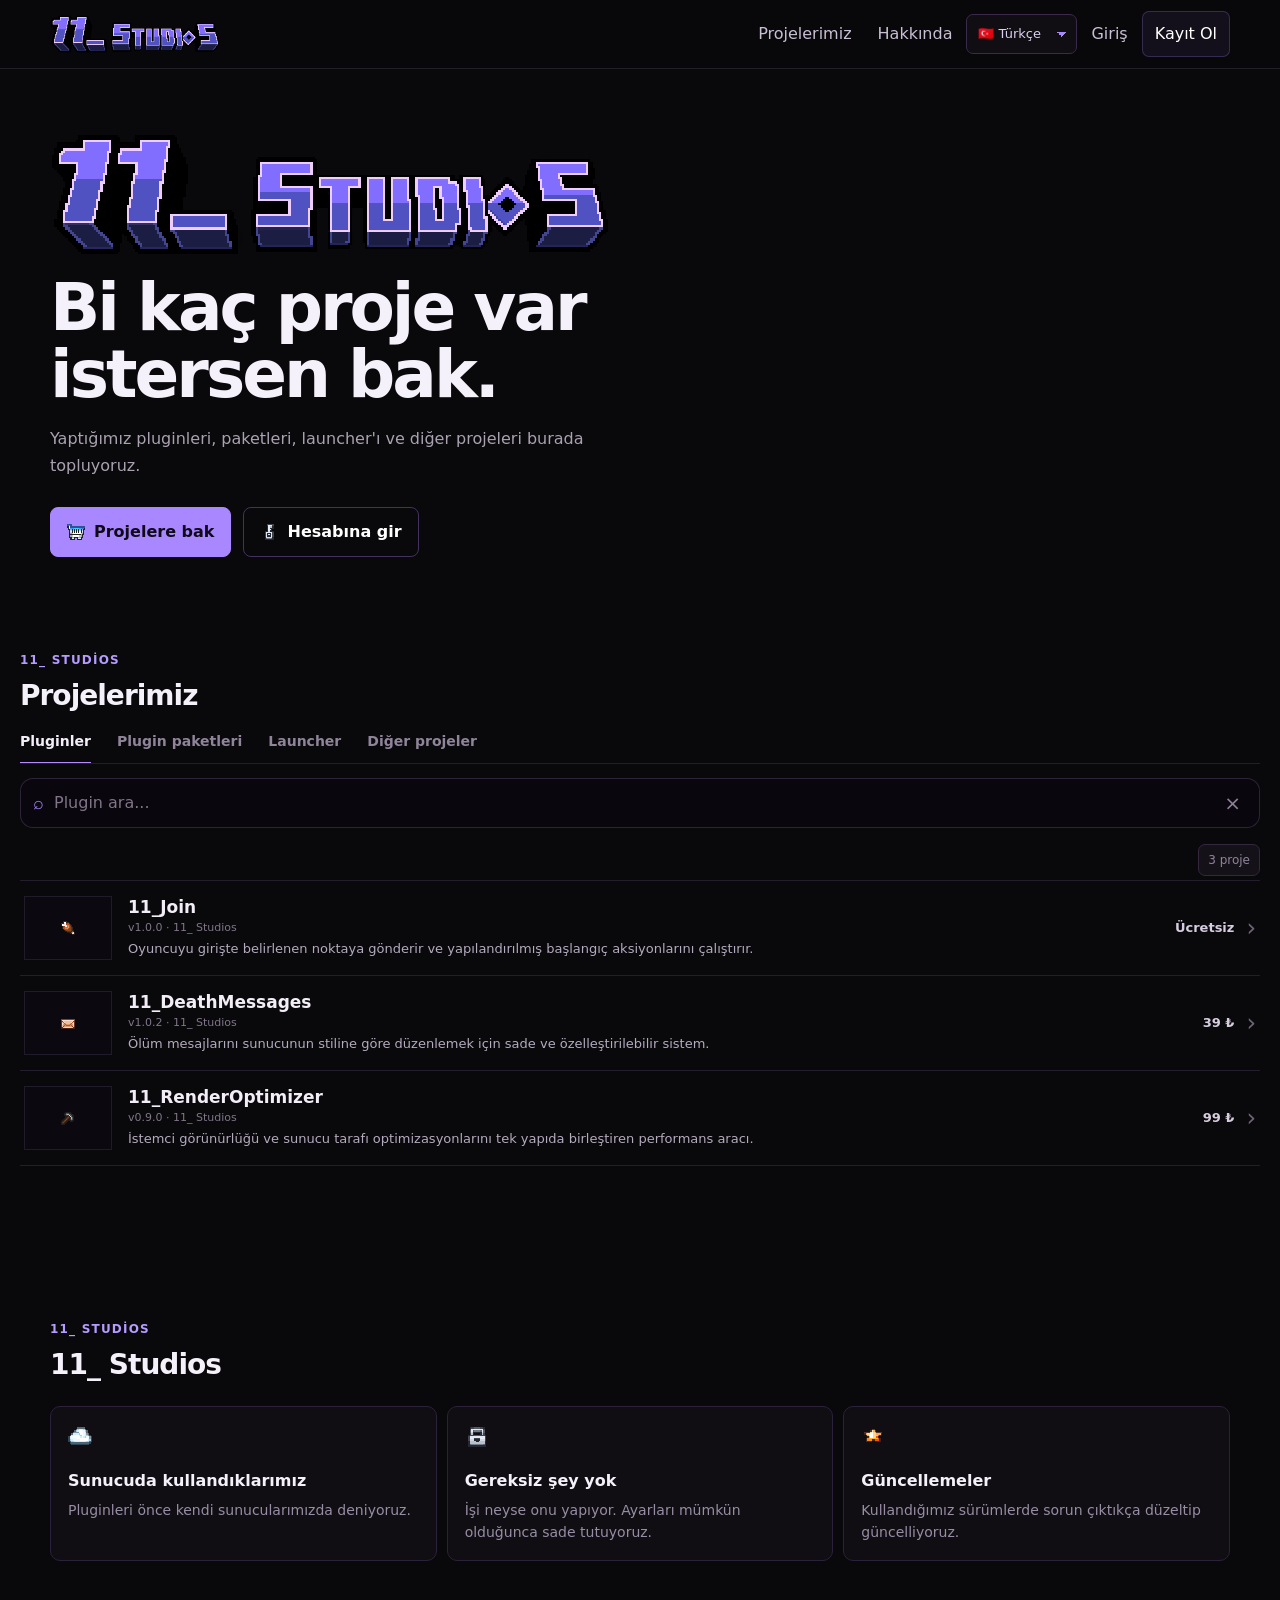
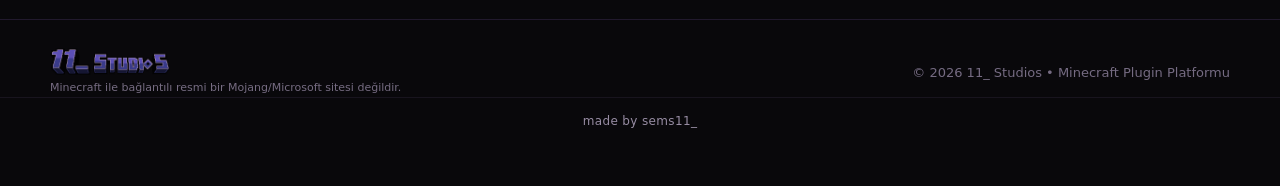
==== index.html @ 4434cdb8 "Bump projects catalog cache to v51" ====
<!doctype html>
<html lang="tr">
<head>
<meta charset="utf-8">
<meta name="viewport" content="width=device-width,initial-scale=1,viewport-fit=cover">
<meta name="theme-color" content="#09070d">
<meta http-equiv="Content-Security-Policy" content="default-src 'self'; script-src 'self' 'unsafe-inline'; style-src 'self' 'unsafe-inline'; img-src 'self' data: blob: https:; media-src 'self' blob: https:; connect-src 'self' https://mzrnuiunfxaendnrigzk.supabase.co; frame-src https://www.youtube-nocookie.com https://player.vimeo.com; object-src 'none'; base-uri 'self'; form-action 'self'; upgrade-insecure-requests">
<meta name="referrer" content="strict-origin-when-cross-origin">
<title>11_ Studios • Projelerimiz</title>
<link rel="preconnect" href="https://mzrnuiunfxaendnrigzk.supabase.co" crossorigin>
<script src="assets/editor-state-preload-v47.js?v=20261017-48"></script>
<link rel="icon" href="assets/site-icon.png?v=20261016-34" type="image/png">
<link rel="stylesheet" href="assets/site.css?v=20261016-36">
<link rel="stylesheet" href="assets/plugin-browser-v37.css?v=20261017-51">
<link rel="stylesheet" href="assets/editor-runtime-v37.css?v=20261016-44">
</head>
<body>
<header class="topbar">
  <div class="container nav">
    <a class="brand" href="#top" aria-label="11_ Studios"><img class="logo" src="assets/hero-wordmark.png?v=20261016-34" alt="11_ Studios" decoding="async" fetchpriority="high"></a>
    <nav class="navlinks">
      <a href="#plugins" id="navPlugins">Projelerimiz</a><a href="#about" id="navAbout">Hakkında</a>
      <select class="lang-select" id="languageSelect" aria-label="Dil seçimi"><option value="tr">🇹🇷 Türkçe</option><option value="en">🇬🇧 English</option></select>
      <button class="nav-btn" id="loginBtn">Giriş</button>
      <button class="nav-btn primary" id="registerBtn">Kayıt Ol</button>
      <div class="user-chip" id="userChip"><span class="user-dot"></span><span id="userNameText"></span></div>
      <button class="nav-btn" id="adminBtn" style="display:none">Admin</button>
      <button class="nav-btn" id="logoutBtn" style="display:none">Çıkış</button>
    </nav>
  </div>
</header>
<main id="top">
<section class="container hero">
  <div class="hero-copy">
    <div class="eyebrow" id="heroEyebrow" aria-label="11_ Studios"><img class="hero-wordmark-img" src="assets/hero-wordmark.png?v=20261016-34" alt="11_ Studios" data-ready="1" decoding="async"></div>
    <h1 id="heroTitle">Bi kaç proje var istersen bak.</h1>
    <p id="heroDesc">Yaptığımız pluginleri, paketleri, launcher'ı ve diğer projeleri burada topluyoruz.</p>
    <div class="actions"><a class="btn purple" href="#plugins"><img src="[data-uri]" alt=""> <span id="heroBrowseText">Projelere bak</span></a><button class="btn ghost" id="heroLogin"><img src="[data-uri]" alt=""> <span id="heroLoginText">Hesabına gir</span></button></div>
  </div>
</section>

<section class="section" id="plugins">
  <div class="container">
    <div class="section-head"><div><div class="kicker" id="storeKicker">11_ Studios</div><h2 id="storeTitle">Projelerimiz</h2></div><p id="storeDesc"></p></div>
    <div class="project-tabs" id="filters"><button type="button" class="project-tab active" data-project-type="utility">Pluginler</button><button type="button" class="project-tab" data-project-type="security">Plugin paketleri</button><button type="button" class="project-tab" data-project-type="visual">Launcher</button><button type="button" class="project-tab" data-project-type="other">Diğer projeler</button></div>
    <div class="market-surface"><div class="market-inner"><div class="market-title"><h3>Projeler</h3><span id="pluginCountBadge">0 proje</span></div><div class="project-list" id="pluginGrid"></div></div></div>
  </div>
</section>

<section class="section" id="about">
  <div class="container">
    <div class="section-head"><div><div class="kicker">11_ Studios</div><h2 id="aboutTitle">11_ Studios</h2></div><p id="aboutDesc"></p></div>
    <div class="features">
      <article class="feature"><img src="[data-uri]" alt=""><h3 id="feature1Title">Sunucuda kullandıklarımız</h3><p id="feature1Desc">Pluginleri önce kendi sunucularımızda deniyoruz.</p></article>
      <article class="feature"><img src="[data-uri]" alt=""><h3 id="feature2Title">Gereksiz şey yok</h3><p id="feature2Desc">İşi neyse onu yapıyor. Ayarları mümkün olduğunca sade tutuyoruz.</p></article>
      <article class="feature"><img src="[data-uri]" alt=""><h3 id="feature3Title">Güncellemeler</h3><p id="feature3Desc">Kullandığımız sürümlerde sorun çıktıkça düzeltip güncelliyoruz.</p></article>
    </div>
  </div>
</section>
</main>
<footer class="footer"><div class="container footer-row"><div><img src="assets/hero-wordmark.png?v=20261016-31" loading="lazy" decoding="async" alt="11_ Studios"><div class="tiny" id="footerDisclaimer">Minecraft ile bağlantılı resmi bir Mojang/Microsoft sitesi değildir.</div></div><div id="footerCopyright">© 2026 11_ Studios • Minecraft Plugin Platformu</div></div></footer>

<div class="plugin-detail-page" id="pluginDetailPage" aria-hidden="true">
  <div class="plugin-detail-nav"><div class="plugin-detail-nav-inner"><div class="plugin-detail-brand"><span>11_</span> Studios</div><button class="detail-back" id="detailBackBtn">← <span id="detailBackText">Projelere dön</span></button></div></div>
  <main class="plugin-detail-content">
    <div class="plugin-detail-hero"><div class="plugin-detail-icon"><img id="detailIcon" alt=""></div><div><h1 class="plugin-detail-name" id="detailName"></h1><div class="plugin-detail-sub" id="detailSub"></div></div></div>
    <div class="detail-grid"><section class="detail-panel"><h3 id="detailAboutTitle">Proje hakkında</h3><p class="detail-description" id="detailDescription"></p></section><aside class="detail-panel"><h3 id="detailInfoTitle">Proje bilgileri</h3><div class="detail-facts"><div class="detail-fact"><span id="detailVersionLabel">Sürüm</span><strong id="detailVersion"></strong></div><div class="detail-fact"><span id="detailCategoryLabel">Tür</span><strong id="detailCategory"></strong></div><div class="detail-fact"><span id="detailPriceLabel">Fiyat</span><strong id="detailPrice"></strong></div><div class="detail-fact"><span id="detailDeveloperLabel">Geliştirici</span><strong>11_ Studios</strong></div></div></aside></div>
    <div class="detail-download-box"><div class="detail-download-copy"><h3 id="detailActionTitle">İndirmeye hazır</h3><p id="detailActionText">Aşağıdaki butondan proje dosyasını indirebilirsin.</p></div><button class="btn purple detail-action" id="detailActionBtn">İndir</button></div>
  </main>
</div>

<div class="modal" id="loginModal"><div class="dialog"><div class="dialog-head"><h3 id="loginTitle">Giriş yap</h3><button class="close" data-close="loginModal">×</button></div><form class="dialog-body" id="loginForm"><div class="field"><label id="loginUserLabel">Kullanıcı adı</label><input id="loginUser" autocomplete="username" required></div><div class="field"><label id="loginPassLabel">Şifre</label><input id="loginPass" type="password" autocomplete="current-password" required></div><div class="form-msg" id="loginMsg"></div><div class="dialog-footer"><button type="button" class="btn ghost" id="loginToRegister" data-switch="registerModal">Kayıt ol</button><button class="btn purple" id="loginSubmit">Giriş</button></div></form></div></div>
<div class="modal" id="registerModal"><div class="dialog"><div class="dialog-head"><h3 id="registerTitle">Kayıt ol</h3><button class="close" data-close="registerModal">×</button></div><form class="dialog-body" id="registerForm"><div class="field"><label id="regUserLabel">Kullanıcı adı</label><input id="regUser" minlength="3" maxlength="24" required></div><div class="field"><label id="regPassLabel">Şifre</label><input id="regPass" type="password" minlength="6" required></div><div class="field"><label id="regPass2Label">Şifre tekrar</label><input id="regPass2" type="password" minlength="6" required></div><div class="form-msg" id="registerMsg"></div><div class="dialog-footer"><button type="button" class="btn ghost" id="registerToLogin" data-switch="loginModal">Giriş yap</button><button class="btn purple" id="registerSubmit">Hesap oluştur</button></div></form></div></div>
<div class="modal" id="adminModal"><div class="dialog wide"><div class="dialog-head"><h3>11_ Studios • Admin Panel</h3><button class="close" data-close="adminModal">×</button></div><div class="dialog-body"><div class="notice" id="adminNotice">Projeler, hesaplar ve site düzenleri buluta kaydedilir. Kaydettiğin değişiklikler tüm cihazlarda görünür.</div><div class="stats"><div class="stat"><b id="statPlugins">0</b><span>Proje</span></div><div class="stat"><b id="statFree">0</b><span id="statFreeLabel">Ücretsiz</span></div><div class="stat"><b id="statPaid">0</b><span id="statPaidLabel">Premium</span></div></div><div class="admin-layout"><div class="admin-box"><h4 id="formTitle">Yeni proje ekle</h4><form id="pluginForm"><input type="hidden" id="editId"><div class="form-row"><div class="field"><label id="pNameLabel">Proje adı</label><input id="pName" placeholder="11_ Proje" maxlength="60" required></div><div class="field"><label id="pVersionLabel">Sürüm</label><input id="pVersion" placeholder="1.0.0" maxlength="24" required></div></div><div class="form-row"><div class="field"><label id="pCategoryLabel">Proje türü</label><select id="pCategory"><option value="utility">Pluginler</option><option value="security">Plugin paketleri</option><option value="visual">Launcher</option><option value="other">Diğer projeler</option></select></div><div class="field"><label id="pPriceLabel">Fiyat (₺)</label><input id="pPrice" type="number" min="0" step="1" value="0"></div></div><div class="field"><label id="pDescLabel">Açıklama</label><textarea id="pDesc" maxlength="500" placeholder="Proje ne yapıyor?"></textarea></div><div class="field"><label id="pUrlLabel">İndirme / satış linki</label><input id="pUrl" type="url" maxlength="500" inputmode="url" placeholder="https://github.com/.../releases"></div><div class="field"><label id="pIconLabel">Proje ikonu</label><input type="hidden" id="pIcon"><div class="icon-picker" id="iconPicker"></div></div><div class="dialog-footer"><button class="btn ghost" type="button" id="cancelEdit" style="display:none">Vazgeç</button><button class="btn purple" id="savePluginBtn" type="submit">Kaydet</button></div></form></div><div class="admin-box"><h4 id="publishedPluginsTitle">Yayındaki projeler</h4><div class="admin-list" id="adminList"></div></div></div></div></div></div>
<div class="toast" id="toast"></div>
<script src="assets/site-app.js?v=20261017-49" defer></script>
<script src="assets/supabase-sync.js?v=20261017-49" defer></script>
<script src="assets/cloud-files.js?v=20261017-49" defer></script>
<script src="assets/plugin-browser-v37.js?v=20261017-51" defer></script>
<script src="assets/editor-runtime-v37.js?v=20261017-48" defer></script>
</body></html>
---- assets/site.css ----
:root{
  --bg:#09070d;--panel:#100d18;--panel2:#151020;--panel3:#1b1427;
  --line:#2d2241;--line2:#45315f;--text:#f5f1fb;--muted:#aaa0b8;
  --purple:#a987ff;--purple2:#7a4df1;--purple3:#5d2ac8;--green:#89e3a7;
  --danger:#ff7f9c;--shadow:0 18px 50px rgba(0,0,0,.38);
}
*{box-sizing:border-box}html{scroll-behavior:smooth}body{margin:0;background:var(--bg);color:var(--text);font-family:Inter,ui-sans-serif,system-ui,-apple-system,"Segoe UI",Arial,sans-serif;line-height:1.5;overflow-x:hidden}
button,input,textarea,select{font:inherit}button{cursor:pointer}a{color:inherit;text-decoration:none}
::selection{background:#8c62ff;color:#fff}
body:before{content:"";position:fixed;inset:0;pointer-events:none;opacity:.05;background-image:radial-gradient(circle at 20% 30%,#fff 0 1px,transparent 1.5px);background-size:28px 28px;mask-image:linear-gradient(to bottom,#000,transparent 78%)}
.container{width:min(1180px,calc(100% - 34px));margin:auto}
.topbar{position:sticky;top:0;z-index:40;background:rgba(9,7,13,.86);backdrop-filter:blur(14px);border-bottom:1px solid rgba(169,135,255,.12)}
.nav{height:78px;display:flex;align-items:center;gap:22px}.brand{display:flex;align-items:center;gap:13px;min-width:190px}.brand img.logo{width:170px;height:auto;image-rendering:auto}.brand img.mark{width:36px;height:36px;object-fit:contain;display:none}
.navlinks{display:flex;align-items:center;gap:6px;margin-left:auto}.navlinks a,.nav-btn{border:0;background:transparent;color:#c8bfd4;padding:10px 12px;border-radius:10px;transition:.2s ease}.navlinks a:hover,.nav-btn:hover{color:#fff;background:#171120}.nav-btn.primary{color:#fff;background:#a987ff12;border:1px solid #a987ff3d}.nav-btn.primary:hover{background:#a987ff22;border-color:#a987ff77}.lang-select{appearance:none;border:1px solid #3a2a4e;background:#100d18;color:#d9cff0;padding:9px 30px 9px 11px;border-radius:10px;font:inherit;font-size:13px;cursor:pointer;outline:none;background-image:linear-gradient(45deg,transparent 50%,#a987ff 50%),linear-gradient(135deg,#a987ff 50%,transparent 50%);background-position:calc(100% - 14px) 50%,calc(100% - 9px) 50%;background-size:5px 5px,5px 5px;background-repeat:no-repeat}.lang-select:hover,.lang-select:focus{border-color:#7e5ab3;background-color:#171120}.lang-select option{background:#100d18;color:#fff}
.user-chip{display:none;align-items:center;gap:8px;padding:8px 10px;border:1px solid var(--line);border-radius:10px;color:#d6cce1;background:#100d18}.user-chip.show{display:flex}.user-dot{width:8px;height:8px;border-radius:50%;background:#a987ff;box-shadow:0 0 14px #a987ff}
.hero{min-height:590px;display:grid;grid-template-columns:1.08fr .92fr;align-items:center;gap:58px;padding:84px 0 70px;position:relative}.hero-copy{animation:rise .7s ease both}.eyebrow{display:inline-flex;align-items:center;gap:9px;border:1px solid #a987ff2c;background:#a987ff0d;color:#c7afff;padding:7px 10px;border-radius:999px;font-size:13px;letter-spacing:.03em}.eyebrow img{width:18px;height:18px;image-rendering:pixelated}
.hero h1{font-size:clamp(44px,7vw,84px);line-height:.98;letter-spacing:-.055em;margin:23px 0 22px;max-width:760px}.hero h1 .accent{color:var(--purple)}.hero p{max-width:650px;color:#b8afc4;font-size:18px;margin:0 0 28px}.actions{display:flex;gap:12px;flex-wrap:wrap}.btn{border:1px solid var(--line2);background:#151020;color:#fff;padding:12px 16px;border-radius:11px;display:inline-flex;align-items:center;justify-content:center;gap:9px;font-weight:650;transition:.22s ease;box-shadow:none}.btn:hover{transform:translateY(-2px);border-color:#7e5ab3;background:#1a1327}.btn.purple{background:#a987ff;color:#0f0a18;border-color:#a987ff}.btn.purple:hover{background:#ba9dff}.btn.ghost{background:transparent}.btn.small{padding:8px 11px;border-radius:9px;font-size:13px}.btn.danger{border-color:#ff7f9c4d;color:#ffafc0;background:#ff7f9c0b}.btn img{width:18px;height:18px;image-rendering:pixelated}
.hero-visual{height:450px;position:relative;display:grid;place-items:center;animation:rise .85s .08s ease both}.orbit-wrap{width:470px;height:420px;position:relative;display:grid;place-items:center}.brand-orbit{width:340px;height:auto;image-rendering:auto;filter:drop-shadow(0 0 42px rgba(137,101,255,.34));animation:logoFloat 4.8s ease-in-out infinite;position:relative;z-index:2}.ring,.ring.r2,.ring-dot,.float-card{display:none!important}
.section{padding:72px 0}.section-head{display:flex;align-items:end;justify-content:space-between;gap:22px;margin-bottom:26px}.kicker{font-size:12px;color:#b69cff;text-transform:uppercase;letter-spacing:.16em;font-weight:800}.section h2{font-size:32px;letter-spacing:-.035em;margin:6px 0 0}.section-head p{color:#9f95ad;max-width:500px;margin:0;text-align:right}
.market-surface{position:relative;min-height:390px;padding:46px 34px 40px;background:linear-gradient(180deg,rgba(16,12,24,.96),rgba(11,8,17,.98));border:2px solid rgba(169,135,255,.72);border-radius:24px;overflow:hidden;box-shadow:0 0 0 1px rgba(169,135,255,.10),0 18px 55px rgba(0,0,0,.34),inset 0 0 34px rgba(169,135,255,.045);isolation:isolate}.market-surface:before{content:"";position:absolute;inset:0;pointer-events:none;background:linear-gradient(120deg,rgba(169,135,255,.055),transparent 28%,transparent 72%,rgba(169,135,255,.035))}.market-surface:after{content:"";position:absolute;inset:10px;border:1px solid rgba(169,135,255,.12);border-radius:16px;pointer-events:none}.market-inner{position:relative;z-index:2}.market-title{display:flex;align-items:center;justify-content:space-between;gap:16px;margin-bottom:22px}.market-title h3{font-size:24px;margin:0;color:#fff;text-shadow:none}.market-title span{color:#efe8ff;font-size:13px;border:1px solid rgba(169,135,255,.35);background:rgba(22,15,32,.88);padding:6px 9px;border-radius:999px}
.plugin-grid{display:grid;grid-template-columns:repeat(3,minmax(0,1fr));gap:16px}.plugin-card{position:relative;background:rgba(13,10,18,.94);border:1px solid #443254;border-radius:15px;padding:18px;display:flex;flex-direction:column;min-height:245px;transition:.22s ease;overflow:hidden;box-shadow:0 10px 26px rgba(0,0,0,.18)}.plugin-card:hover{transform:translateY(-4px);border-color:#7654a7;background:rgba(17,13,23,.97)}.plugin-card:before{content:"";position:absolute;inset:-1px;pointer-events:none;background:linear-gradient(120deg,transparent 0 70%,#a987ff0e);opacity:0;transition:.2s}.plugin-card:hover:before{opacity:1}.plugin-top{display:flex;gap:12px;align-items:start}.plugin-icon{width:42px;height:42px;border:1px solid #47345d;background:#16101f;border-radius:10px;display:grid;place-items:center;flex:0 0 auto}.plugin-icon img{width:27px;height:27px;image-rendering:pixelated}.plugin-name{font-weight:800;font-size:17px;line-height:1.1;margin:2px 0 5px}.plugin-meta{font-size:12px;color:#92869f}.plugin-desc{font-size:14px;color:#b8aec4;margin:16px 0 18px;display:-webkit-box;-webkit-box-orient:vertical;-webkit-line-clamp:3;overflow:hidden}.plugin-bottom{display:flex;align-items:center;justify-content:space-between;gap:10px;margin-top:auto}.price{font-weight:850;letter-spacing:-.02em}.price.free{color:#9aebb5}.card-actions{display:flex;gap:7px}.admin-actions{display:none;gap:6px;margin-top:11px}.admin-mode .admin-actions{display:flex}
.filters{display:flex;gap:8px;flex-wrap:wrap;margin-bottom:18px}.filter{border:1px solid var(--line);background:#100d18;color:#a99fb7;padding:8px 11px;border-radius:9px;font-size:13px}.filter.active,.filter:hover{color:#fff;border-color:#6b4d95;background:#171020}
.features{display:grid;grid-template-columns:repeat(3,1fr);gap:14px}.feature{border:1px solid #2b213a;background:#100d18;border-radius:15px;padding:19px}.feature img{width:24px;height:24px;image-rendering:pixelated;margin-bottom:14px}.feature h3{font-size:16px;margin:0 0 7px}.feature p{margin:0;color:#978da5;font-size:14px}
.footer{border-top:1px solid #21192d;padding:28px 0 38px;color:#756b82;font-size:13px}.footer-row{display:flex;justify-content:space-between;gap:18px;align-items:center}.footer img{width:120px;opacity:.7}.tiny{font-size:11px;color:#766c82}

.plugin-detail-page{position:fixed;inset:0;z-index:85;background:#09070d;display:none;overflow:auto}.plugin-detail-page.open{display:block}.plugin-detail-page:before{content:"";position:fixed;inset:0;pointer-events:none;opacity:.055;background-image:radial-gradient(circle at 20% 30%,#fff 0 1px,transparent 1.5px);background-size:28px 28px;mask-image:linear-gradient(to bottom,#000,transparent 82%)}.plugin-detail-nav{position:sticky;top:0;z-index:4;background:rgba(9,7,13,.9);backdrop-filter:blur(16px);border-bottom:1px solid rgba(169,135,255,.14)}.plugin-detail-nav-inner{width:min(1040px,calc(100% - 34px));height:72px;margin:auto;display:flex;align-items:center;justify-content:space-between;gap:16px}.plugin-detail-brand{display:flex;align-items:center;gap:10px;font-weight:850}.plugin-detail-brand span{color:#b69cff}.detail-back{border:1px solid #342645;background:#100d18;color:#d7cce5;border-radius:10px;padding:9px 12px;font-weight:700}.detail-back:hover{background:#171120;border-color:#7654a7}.plugin-detail-content{width:min(1040px,calc(100% - 34px));margin:auto;padding:64px 0 88px;position:relative;z-index:2}.plugin-detail-hero{display:grid;grid-template-columns:auto 1fr;gap:22px;align-items:center;padding-bottom:34px;border-bottom:1px solid #241a31}.plugin-detail-icon{width:86px;height:86px;border:1px solid #4a3562;background:#15101f;border-radius:20px;display:grid;place-items:center;box-shadow:0 18px 50px rgba(0,0,0,.32)}.plugin-detail-icon img{width:54px;height:54px;image-rendering:pixelated}.plugin-detail-name{font-size:clamp(34px,5vw,58px);line-height:1;letter-spacing:-.04em;margin:0 0 10px}.plugin-detail-sub{color:#9f95ad;font-size:15px}.detail-grid{display:grid;grid-template-columns:minmax(0,1.55fr) minmax(260px,.75fr);gap:24px;margin-top:30px}.detail-panel{border:1px solid #2d213d;background:#100d18;border-radius:17px;padding:24px}.detail-panel h3{font-size:18px;margin:0 0 13px}.detail-description{color:#bdb3c8;font-size:16px;line-height:1.75;margin:0;white-space:pre-wrap}.detail-facts{display:grid;gap:2px}.detail-fact{display:flex;align-items:center;justify-content:space-between;gap:16px;padding:13px 0;border-bottom:1px solid #261c35}.detail-fact:last-child{border-bottom:0}.detail-fact span{color:#8f849b;font-size:13px}.detail-fact strong{font-size:14px;text-align:right}.detail-download-box{margin-top:24px;border:1px solid #684d91;background:linear-gradient(135deg,#a987ff10,#100d18 60%);border-radius:17px;padding:24px;display:flex;align-items:center;justify-content:space-between;gap:20px}.detail-download-copy h3{margin:0 0 5px;font-size:18px}.detail-download-copy p{margin:0;color:#8f849b;font-size:13px}.detail-action{min-width:150px}.detail-action img{width:18px;height:18px;image-rendering:pixelated}@media(max-width:760px){.plugin-detail-content{padding-top:38px}.plugin-detail-hero{grid-template-columns:1fr}.detail-grid{grid-template-columns:1fr}.detail-download-box{align-items:stretch;flex-direction:column}.detail-action{width:100%}}

.modal{position:fixed;inset:0;z-index:90;background:rgba(0,0,0,.72);display:none;place-items:center;padding:20px;backdrop-filter:blur(8px)}.modal.open{display:grid}.dialog{width:min(460px,100%);max-height:90vh;overflow:auto;background:#0e0b14;border:1px solid #3a2a4e;border-radius:17px;box-shadow:0 28px 90px rgba(0,0,0,.6);animation:pop .2s ease}.dialog.wide{width:min(940px,100%)}.dialog-head{display:flex;justify-content:space-between;align-items:center;padding:18px 20px;border-bottom:1px solid #261c35}.dialog-head h3{margin:0;font-size:18px}.close{width:34px;height:34px;border-radius:9px;border:1px solid #30223f;background:#15101d;color:#aaa0b8}.dialog-body{padding:20px}.field{display:grid;gap:7px;margin-bottom:13px}.field label{font-size:12px;color:#9b90a7;font-weight:750}.field input,.field textarea,.field select{width:100%;border:1px solid #342645;background:#0b0910;color:#eee8f6;border-radius:10px;padding:11px 12px;outline:none;transition:.15s}.field input:focus,.field textarea:focus,.field select:focus{border-color:#8965c4;box-shadow:0 0 0 3px #8d68c718}.field textarea{resize:vertical;min-height:92px}.form-row{display:grid;grid-template-columns:1fr 1fr;gap:12px}.form-msg{min-height:20px;font-size:13px;color:#ff98af;margin:6px 0 12px}.dialog-footer{display:flex;justify-content:flex-end;gap:9px;padding-top:7px}.helper{color:#7f748c;font-size:12px}.switchline{display:flex;align-items:center;gap:8px;color:#b1a6bd;font-size:13px}.switchline input{accent-color:#a987ff}
.admin-layout{display:grid;grid-template-columns:1.05fr .95fr;gap:18px}.admin-box{border:1px solid #2e223d;background:#100d18;border-radius:13px;padding:16px}.admin-box h4{margin:0 0 15px}.admin-list{display:grid;gap:8px;max-height:448px;overflow:auto;padding-right:4px}.admin-item{display:flex;align-items:center;gap:10px;border:1px solid #2e223d;background:#0c0911;padding:10px;border-radius:10px}.admin-item img{width:24px;height:24px;image-rendering:pixelated}.admin-item-main{min-width:0;flex:1}.admin-item-name{font-size:13px;font-weight:800;white-space:nowrap;overflow:hidden;text-overflow:ellipsis}.admin-item-meta{font-size:11px;color:#7f738c}.admin-item-actions{display:flex;gap:6px;flex-wrap:wrap}.icon-picker{display:grid;grid-template-columns:repeat(10,1fr);gap:6px;max-height:170px;overflow:auto;border:1px solid #2b2039;padding:8px;border-radius:10px;background:#0b0910}.icon-choice{aspect-ratio:1;border:1px solid transparent;border-radius:8px;background:#110d18;display:grid;place-items:center}.icon-choice img{width:20px;height:20px;image-rendering:pixelated}.icon-choice:hover,.icon-choice.selected{border-color:#a987ff;background:#1b1328}.notice{border:1px solid #63478c;background:#a987ff0d;color:#cbb9ea;padding:11px 12px;border-radius:10px;font-size:12px;margin-bottom:13px}.stats{display:grid;grid-template-columns:repeat(3,1fr);gap:8px;margin-bottom:14px}.stat{border:1px solid #2d213d;border-radius:10px;padding:11px;background:#0c0911}.stat b{font-size:18px;display:block}.stat span{font-size:10px;color:#867a92;text-transform:uppercase;letter-spacing:.08em}
.toast{position:fixed;right:18px;bottom:18px;z-index:120;transform:translateY(120px);opacity:0;transition:.25s ease;background:#16101f;border:1px solid #543b72;color:#eee7f7;border-radius:11px;padding:11px 13px;box-shadow:var(--shadow);font-size:13px}.toast.show{transform:translateY(0);opacity:1}
@keyframes spin{to{transform:rotate(360deg)}}@keyframes logoFloat{0%,100%{transform:translateY(0) scale(1)}50%{transform:translateY(-12px) scale(1.025)}}
@keyframes float{0%,100%{transform:translateY(0)}50%{transform:translateY(-9px)}}@keyframes rise{from{opacity:0;transform:translateY(18px)}to{opacity:1;transform:none}}@keyframes pop{from{opacity:0;transform:scale(.98) translateY(6px)}to{opacity:1;transform:none}}
@media (max-width:900px){.navlinks a{display:none}.brand img.logo{width:145px}.hero{grid-template-columns:1fr;padding-top:58px}.hero-visual{height:330px}.orbit-wrap{transform:scale(.82)}.plugin-grid{grid-template-columns:1fr 1fr}.features{grid-template-columns:1fr}.section-head{align-items:start;flex-direction:column}.section-head p{text-align:left}.admin-layout{grid-template-columns:1fr}}
@media (max-width:620px){.container{width:min(100% - 22px,1180px)}.nav{height:68px;gap:10px}.brand{min-width:auto}.brand img.logo{width:126px}.nav-btn{padding:8px 9px}.hero{min-height:auto;padding:52px 0 44px}.hero h1{font-size:48px}.hero p{font-size:16px}.hero-visual{height:300px}.orbit-wrap{transform:scale(.72)}.plugin-grid{grid-template-columns:1fr}.market-surface{padding:36px 24px 34px}.section{padding:52px 0}.market-title{align-items:start;flex-direction:column}.form-row{grid-template-columns:1fr}.icon-picker{grid-template-columns:repeat(7,1fr)}.stats{grid-template-columns:1fr 1fr}.footer-row{align-items:flex-start;flex-direction:column}}

.hero-visual{height:520px!important}
.orbit-wrap{
  width:540px!important;
  height:520px!important;
  transform:none!important;
  background:none!important;background-image:none!important;
}
.brand-orbit.hero-portrait{display:block!important;visibility:visible!important;opacity:1!important}
.ring,.ring.r2,.ring-dot,.float-card{display:none!important}
@media(max-width:860px){
  .hero-visual{height:430px!important}
  .orbit-wrap{width:100%!important;height:430px!important;transform:none!important;background-size:contain!important}
}
@media(max-width:620px){
  .hero-visual{height:300px!important}
  .orbit-wrap{width:100%!important;height:300px!important;transform:none!important;background-size:contain!important}
}

.orbit-wrap{background-image:none!important;background:none!important;overflow:visible!important;}
.hero-portrait{
  display:block!important;
  visibility:visible!important;
  opacity:1!important;
  width:520px!important;
  max-width:100%!important;
  height:auto!important;
  max-height:620px!important;
  object-fit:contain!important;
  object-position:center bottom!important;
  border-radius:0!important;
  background:transparent!important;
  box-shadow:none!important;
  animation:none!important;
  filter:drop-shadow(0 14px 30px rgba(137,101,255,.10))!important;
}

.ataturk-quote{display:none!important;visibility:hidden!important;opacity:0!important;pointer-events:none!important}

.eyebrow{display:block!important;width:560px!important;max-width:100%!important;height:auto!important;aspect-ratio:auto!important;padding:0!important;margin:0 0 18px 0!important;border:0!important;border-radius:0!important;background:none!important;box-shadow:none!important;filter:none!important;font-size:0!important;line-height:0!important;color:transparent!important;letter-spacing:0!important;overflow:visible!important}
.eyebrow .hero-wordmark-img{display:block!important;width:100%!important;height:auto!important;object-fit:contain!important;background:transparent!important;box-shadow:none!important;transform-origin:center center!important;filter:drop-shadow(0 0 7px rgba(203,167,255,.62)) drop-shadow(0 0 16px rgba(169,135,255,.36))!important;animation:heroWordmarkFloat 3s ease-in-out infinite!important;will-change:transform,filter}
@keyframes heroWordmarkFloat{0%,100%{transform:translate3d(0,7px,0)}50%{transform:translate3d(0,-10px,0)}}
@media(max-width:900px){.eyebrow{width:500px!important}.hero-portrait{width:470px!important}}
@media(max-width:620px){.eyebrow{width:min(390px,calc(100vw - 34px))!important}.hero-portrait{width:min(440px,92vw)!important}}

.plugin-cover{width:calc(100% + 36px);margin:-18px -18px 18px;aspect-ratio:16/9;overflow:hidden;border-bottom:1px solid rgba(203,167,255,.14);background:#07050b}
.plugin-cover img{display:block;width:100%;height:100%;object-fit:cover}
.plugin-image-field input[type="file"]{width:100%;padding:10px;border:1px solid rgba(203,167,255,.18);border-radius:12px;background:rgba(10,7,15,.72);color:#d8cfdf}
.plugin-image-preview-wrap{margin-top:12px;display:flex;align-items:flex-start;gap:12px;flex-wrap:wrap}.plugin-image-preview-wrap[hidden]{display:none!important}.plugin-image-preview{width:min(320px,100%);aspect-ratio:16/9;object-fit:cover;border-radius:14px;border:1px solid rgba(203,167,255,.18);background:#07050b}
.detail-image-panel{margin:20px 0 22px;padding:0!important;overflow:hidden}.detail-image-panel[hidden]{display:none!important}.detail-product-image{display:block;width:100%;max-height:560px;object-fit:cover;background:#07050b}
.detail-video-panel{margin-top:22px}.plugin-video-shell{margin-top:14px;width:100%;border:1px solid rgba(203,167,255,.18);border-radius:18px;overflow:hidden;background:rgba(7,5,11,.78)}.plugin-video-frame,.plugin-video-file{display:block;width:100%;aspect-ratio:16/9;border:0;background:#050408;object-fit:contain}.plugin-video-frame[hidden],.plugin-video-file[hidden],.plugin-video-link[hidden]{display:none!important}.plugin-video-link{margin:18px;width:max-content}
.made-by-sems{width:100%;padding:14px 18px 18px;text-align:center;font-size:12px;letter-spacing:.08em;color:#978ca3;border-top:1px solid rgba(203,167,255,.08);background:rgba(5,4,8,.5)}

#top .hero-visual .orbit-wrap .brand-orbit.hero-portrait{display:block!important;visibility:visible!important;opacity:1!important;position:relative!important;z-index:5!important;width:520px!important;max-width:100%!important;height:auto!important;object-fit:contain!important;object-position:center bottom!important;border-radius:0!important;background:transparent!important;box-shadow:none!important;animation:none!important;filter:none!important}
#top .hero-visual .orbit-wrap{background:none!important;background-image:none!important;overflow:visible!important}

body{background:#09080b!important}
body:before,.plugin-detail-page:before,.market-surface:before,.market-surface:after,.plugin-card:before{display:none!important}
.topbar{background:rgba(9,8,11,.96)!important;backdrop-filter:none!important;border-bottom:1px solid #242027!important}
.nav{height:68px!important}.navlinks{gap:2px!important}.navlinks a,.nav-btn{border-radius:7px!important}.navlinks a:hover,.nav-btn:hover{background:#151217!important}
.lang-select,.user-chip{border-radius:7px!important;background-color:#100e12!important}
.user-dot{box-shadow:none!important}
.hero{min-height:520px!important;padding:64px 0 58px!important;gap:42px!important}.hero-copy,.hero-visual{animation:none!important}.hero h1{font-size:clamp(40px,6vw,66px)!important;line-height:1.02!important;letter-spacing:-.045em!important;margin:18px 0!important}.hero p{font-size:16px!important;line-height:1.65!important;color:#aaa2b1!important;max-width:600px!important}
.eyebrow .hero-wordmark-img{animation:none!important;filter:none!important}.eyebrow{margin-bottom:10px!important}
.hero-portrait{filter:none!important}
.btn{border-radius:8px!important;transition:border-color .15s ease,background .15s ease!important}.btn:hover{transform:none!important}.btn.purple{background:#a987ff!important}.btn.purple:hover{background:#b699ff!important}
.section{padding:58px 0!important}.section-head{margin-bottom:20px!important}.section h2{font-size:28px!important}.kicker{letter-spacing:.1em!important}.section-head p{font-size:14px!important;line-height:1.55!important}
.market-surface{padding:28px!important;border:1px solid #33273e!important;border-radius:14px!important;background:#0f0c12!important;box-shadow:none!important}.market-title{margin-bottom:18px!important}.market-title h3{font-size:21px!important}.market-title span{border-radius:7px!important;background:#151119!important;border-color:#33273e!important}
.plugin-grid{gap:12px!important}.plugin-card{min-height:225px!important;border-radius:10px!important;border-color:#2c2531!important;background:#111014!important;box-shadow:none!important;transition:border-color .15s ease,background .15s ease!important}.plugin-card:hover{transform:none!important;border-color:#59456d!important;background:#141117!important}.plugin-icon{border-radius:8px!important}.plugin-name{font-size:16px!important}.plugin-desc{color:#a9a1ae!important}.filters{gap:6px!important}.filter{border-radius:7px!important;background:#100e12!important}
.plugin-cover{border-bottom-color:#29232e!important}.plugin-cover img{filter:none!important}.plugin-image-preview,.plugin-video-shell,.detail-panel,.detail-download-box{border-radius:10px!important;box-shadow:none!important}.detail-download-box{background:#100d18!important}.plugin-detail-icon{border-radius:12px!important;box-shadow:none!important}.plugin-detail-nav{backdrop-filter:none!important;background:#09080b!important}
.features{gap:10px!important}.feature{border-radius:10px!important;background:#100e12!important;padding:17px!important}.feature p{line-height:1.55!important}
.modal{backdrop-filter:none!important;background:rgba(0,0,0,.78)!important}.dialog{border-radius:10px!important;box-shadow:0 18px 60px rgba(0,0,0,.45)!important;animation:none!important}.field input,.field textarea,.field select,.close{border-radius:7px!important}
.cloud-stat,.cloud-account-row,.cloud-empty{border-radius:8px!important;background:#100e12!important}
.made-by-sems{background:transparent!important;letter-spacing:.03em!important}
*{scrollbar-color:#40334b #0c0a0e}
@media(max-width:900px){.hero{grid-template-columns:1fr!important;text-align:left!important}.hero-visual{height:auto!important;min-height:340px!important}.orbit-wrap{height:360px!important}.section-head{align-items:flex-start!important}.section-head p{text-align:left!important}}
@media(max-width:620px){.market-surface{padding:20px 16px!important;border-radius:10px!important}.hero{padding-top:42px!important}.hero h1{font-size:42px!important}.section{padding:46px 0!important}.plugin-card{padding:15px!important}}
@media(prefers-reduced-motion:reduce){*,*:before,*:after{scroll-behavior:auto!important;animation:none!important;transition:none!important}}

.orbit-wrap{
  position:relative!important;
  isolation:isolate;
  overflow:visible!important;
}
.orbit-wrap .brand-orbit,
.orbit-wrap .hero-portrait{
  position:relative!important;
  z-index:3!important;
}
.ataturk-quote{
  position:absolute;
  left:-78px;
  top:53%;
  transform:translateY(-50%);
  z-index:1;
  width:330px;
  pointer-events:none;
  text-align:right;
  font-weight:900;
  font-size:clamp(34px,3.6vw,58px);
  line-height:.86;
  letter-spacing:-.045em;
  color:rgba(203,167,255,.16);
  text-shadow:0 0 24px rgba(157,112,255,.16);
  user-select:none;
}
.ataturk-quote span{display:block}

#plugins .container{
  width:min(1360px,calc(100% - 40px));
  max-width:1360px!important;
}
#plugins .market-surface{
  width:100%;
  max-width:none!important;
  border-radius:24px!important;
}
#plugins .market-inner{
  padding:20px 16px 20px 20px!important;
}
#plugins .market-title{
  padding-right:8px;
  margin-bottom:14px!important;
}
#plugins .plugin-grid{
  display:flex!important;
  flex-direction:column!important;
  grid-template-columns:none!important;
  gap:12px!important;
  max-height:650px;
  overflow-y:auto;
  overflow-x:hidden;
  padding:2px 10px 2px 0!important;
  scroll-behavior:smooth;
  overscroll-behavior:contain;
  scrollbar-width:thin;
  scrollbar-color:#9f74ff rgba(255,255,255,.045);
}
#plugins .plugin-grid::-webkit-scrollbar{width:10px}
#plugins .plugin-grid::-webkit-scrollbar-track{
  background:rgba(255,255,255,.035);
  border-radius:999px;
}
#plugins .plugin-grid::-webkit-scrollbar-thumb{
  background:linear-gradient(180deg,#cba7ff,#8c63eb);
  border-radius:999px;
  border:2px solid #0b0810;
}
#plugins .plugin-grid::-webkit-scrollbar-thumb:hover{background:linear-gradient(180deg,#dbc4ff,#a984ff)}

#plugins .plugin-card{
  display:grid!important;
  grid-template-columns:170px minmax(0,1fr) 170px!important;
  grid-template-areas:
    "cover top bottom"
    "cover desc bottom"
    "cover admin admin"!important;
  column-gap:18px!important;
  row-gap:8px!important;
  align-items:center!important;
  min-height:142px;
  padding:14px!important;
  border-radius:17px!important;
  overflow:hidden!important;
  background:linear-gradient(90deg,rgba(18,13,25,.94),rgba(11,8,16,.92))!important;
  border:1px solid rgba(203,167,255,.13)!important;
  box-shadow:none!important;
}
#plugins .plugin-card:hover{
  transform:translateY(-1px)!important;
  border-color:rgba(203,167,255,.30)!important;
  box-shadow:0 10px 28px rgba(0,0,0,.20)!important;
}
#plugins .plugin-card:not(:has(.plugin-cover)){
  grid-template-columns:minmax(0,1fr) 170px!important;
  grid-template-areas:
    "top bottom"
    "desc bottom"
    "admin admin"!important;
}
#plugins .plugin-cover{
  grid-area:cover!important;
  width:170px!important;
  height:112px!important;
  margin:0!important;
  aspect-ratio:auto!important;
  align-self:center;
  border:1px solid rgba(203,167,255,.13)!important;
  border-radius:13px!important;
  overflow:hidden!important;
  background:#07050b!important;
}
#plugins .plugin-cover img{width:100%!important;height:100%!important;object-fit:cover!important}
#plugins .plugin-top{
  grid-area:top;
  min-width:0;
  margin:0!important;
  align-self:end;
}
#plugins .plugin-desc{
  grid-area:desc;
  min-width:0;
  margin:0!important;
  align-self:start;
  display:-webkit-box;
  -webkit-line-clamp:2;
  -webkit-box-orient:vertical;
  overflow:hidden;
}
#plugins .plugin-bottom{
  grid-area:bottom;
  min-width:0;
  margin:0!important;
  height:100%;
  display:flex!important;
  flex-direction:column!important;
  justify-content:center!important;
  align-items:flex-end!important;
  gap:10px!important;
  border:0!important;
  padding:0!important;
}
#plugins .plugin-bottom .card-actions{display:flex;justify-content:flex-end;width:100%}
#plugins .plugin-bottom .btn{min-width:118px;justify-content:center}
#plugins .admin-actions{
  grid-area:admin;
  margin:0!important;
  padding-top:2px!important;
  justify-content:flex-end!important;
}

.admin-analytics{
  margin:16px 0 20px;
  padding:16px;
  border:1px solid rgba(203,167,255,.14);
  border-radius:16px;
  background:linear-gradient(180deg,rgba(17,12,24,.90),rgba(9,7,13,.92));
}
.admin-analytics-head{
  display:flex;
  align-items:flex-end;
  justify-content:space-between;
  gap:16px;
  margin-bottom:12px;
}
.analytics-kicker{
  color:#b994ff;
  font-size:10px;
  line-height:1;
  text-transform:uppercase;
  letter-spacing:.16em;
  font-weight:800;
  margin-bottom:6px;
}
.admin-analytics-head h4{margin:0;font-size:17px}
.analytics-note{font-size:11px;color:#8f849a;white-space:nowrap}
.admin-analytics-grid{
  display:grid;
  grid-template-columns:repeat(3,minmax(0,1fr));
  gap:10px;
}
.analytics-card{
  min-width:0;
  display:flex;
  gap:11px;
  align-items:center;
  padding:13px;
  border:1px solid rgba(203,167,255,.11);
  border-radius:13px;
  background:rgba(255,255,255,.025);
}
.analytics-icon{
  width:34px;
  height:34px;
  flex:0 0 34px;
  display:grid;
  place-items:center;
  border-radius:10px;
  color:#d9c4ff;
  background:rgba(157,112,255,.12);
  border:1px solid rgba(203,167,255,.12);
  font-weight:900;
}
.analytics-card div{min-width:0;display:flex;flex-direction:column;gap:3px}
.analytics-card small{font-size:10px;color:#93889d;text-transform:uppercase;letter-spacing:.07em}
.analytics-card b{font-size:13px;white-space:nowrap;overflow:hidden;text-overflow:ellipsis;color:#f0eaf6}
.analytics-card em{font-size:11px;font-style:normal;color:#b79fcf}

@media(max-width:900px){
  .ataturk-quote{left:-28px;width:260px;font-size:38px}
  #plugins .container{width:min(100% - 28px,1360px)}
  #plugins .plugin-card{
    grid-template-columns:130px minmax(0,1fr) 138px!important;
  }
  #plugins .plugin-cover{width:130px!important;height:92px!important}
  .admin-analytics-grid{grid-template-columns:1fr}
}

@media(max-width:700px){
  .ataturk-quote{left:4%;top:68%;width:210px;font-size:31px;text-align:left;color:rgba(203,167,255,.12)}
  #plugins .plugin-grid{max-height:600px}
  #plugins .plugin-card,
  #plugins .plugin-card:not(:has(.plugin-cover)){
    display:grid!important;
    grid-template-columns:1fr auto!important;
    grid-template-areas:
      "cover cover"
      "top bottom"
      "desc desc"
      "admin admin"!important;
  }
  #plugins .plugin-cover{width:100%!important;height:170px!important}
  #plugins .plugin-bottom{height:auto;align-items:flex-end!important}
}

.plugin-file-field[hidden],#pPurchaseUrlField[hidden]{display:none!important}.plugin-file-field input[type="file"]{width:100%;padding:10px;border:1px solid rgba(203,167,255,.18);border-radius:12px;background:rgba(10,7,15,.72);color:#d8cfdf}.plugin-file-state{display:flex;align-items:center;justify-content:space-between;gap:10px;margin-top:10px;padding:10px 12px;border:1px solid rgba(203,167,255,.12);border-radius:12px;background:rgba(255,255,255,.025)}#pDownloadFileStatus{min-width:0;overflow:hidden;text-overflow:ellipsis;white-space:nowrap;color:#cfc3db;font-size:12px}.plugin-file-help{display:block;margin-top:8px;color:#8f849a;font-size:11px;line-height:1.45}@media(max-width:620px){.plugin-file-state{align-items:flex-start;flex-direction:column}#pDownloadFileStatus{white-space:normal}.plugin-file-state .btn{width:100%;justify-content:center}}
.plugin-search-wrap{margin:0 0 16px}.plugin-search-box{display:flex;align-items:center;gap:10px;width:100%;padding:0 12px;border:1px solid rgba(203,167,255,.18);border-radius:13px;background:rgba(10,7,15,.78);transition:.18s ease}.plugin-search-box:focus-within{border-color:rgba(169,135,255,.55);box-shadow:0 0 0 3px rgba(169,135,255,.08)}.plugin-search-icon{color:#a987ff;font-size:18px}.plugin-search-input{flex:1;min-width:0;border:0!important;outline:0!important;background:transparent!important;color:#f2edf8!important;padding:12px 0!important;box-shadow:none!important}.plugin-search-input::placeholder{color:#807589}.plugin-search-clear{border:0;background:transparent;color:#8d8198;font-size:20px;line-height:1;padding:6px;cursor:pointer}.plugin-search-clear:hover{color:#fff}.plugin-search-empty{margin:10px 2px 0;padding:13px 14px;border:1px dashed rgba(203,167,255,.16);border-radius:12px;color:#95899f;font-size:13px;background:rgba(255,255,255,.02)}.plugin-search-empty[hidden]{display:none!important}

@supports (content-visibility:auto){#about{content-visibility:auto;contain-intrinsic-size:auto 520px}}
#top .hero-visual .orbit-wrap .hero-portrait{width:500px!important;height:auto!important;image-rendering:auto!important;object-fit:contain!important;background:transparent!important;box-shadow:none!important;filter:none!important;-webkit-mask-image:radial-gradient(ellipse 76% 80% at 50% 48%,#000 62%,rgba(0,0,0,.96) 72%,transparent 100%);mask-image:radial-gradient(ellipse 76% 80% at 50% 48%,#000 62%,rgba(0,0,0,.96) 72%,transparent 100%)}

/* v35 transparent portrait */
#top .hero-visual .orbit-wrap .brand-orbit.hero-portrait{display:block!important;visibility:visible!important;opacity:1!important;width:520px!important;max-width:100%!important;height:auto!important;object-fit:contain!important;object-position:center bottom!important;image-rendering:auto!important;background:transparent!important;box-shadow:none!important;filter:none!important;-webkit-mask-image:none!important;mask-image:none!important;border-radius:0!important}
#top .hero-visual .orbit-wrap{background:none!important;background-image:none!important;overflow:visible!important}
---- assets/plugin-browser-v37.css ----
#plugins.section{padding:36px 0 28px!important}
#plugins .section-head{margin-bottom:14px!important}
#plugins .section-head .kicker{letter-spacing:.08em;text-transform:uppercase}
#plugins #storeDesc,#about #aboutDesc{display:none!important}
#plugins .market-surface{padding:0!important;background:transparent!important;border:0!important;border-radius:0!important;box-shadow:none!important}
#plugins .market-inner{padding:0!important}
#plugins .market-title{display:flex!important;align-items:center;justify-content:flex-end;margin:0 0 4px!important;padding:0!important}
#plugins .market-title h3{display:none!important}
#plugins .market-title span{font-size:12px;color:#8f849a}

#plugins .project-tabs{display:flex;align-items:center;gap:26px;margin:0 0 14px;padding:0;border-bottom:1px solid #241d2b;overflow-x:auto;scrollbar-width:none}
#plugins .project-tabs::-webkit-scrollbar{display:none}
#plugins .project-tab{position:relative;appearance:none;border:0;background:none;color:#8f8499;padding:0 0 11px;margin:0;font:inherit;font-size:14px;font-weight:600;white-space:nowrap;cursor:pointer}
#plugins .project-tab:hover{color:#d4cadc}
#plugins .project-tab.active{color:#f4eef8}
#plugins .project-tab.active::after{content:"";position:absolute;left:0;right:0;bottom:-1px;height:2px;background:#b58cff}

#plugins .project-list{display:block!important;border-top:1px solid #241d2b;background:transparent!important}
#plugins .project-row{width:100%;display:grid;grid-template-columns:88px minmax(0,1fr) auto;align-items:center;gap:16px;padding:15px 4px;border:0;border-bottom:1px solid #241d2b;background:transparent;color:inherit;text-align:left;cursor:pointer;border-radius:0;box-shadow:none;transition:background .12s ease}
#plugins .project-row:hover{background:rgba(255,255,255,.025)}
#plugins .project-row:focus-visible{outline:1px solid #b58cff;outline-offset:-1px}
#plugins .project-thumb{width:88px;height:64px;display:flex;align-items:center;justify-content:center;overflow:hidden;background:#0b0810;border:1px solid #211a28}
#plugins .project-thumb img{display:block;max-width:100%;max-height:100%;width:auto;height:auto;object-fit:contain}
#plugins .project-copy{min-width:0;display:block}
#plugins .project-name{display:block;margin:0 0 3px;color:#f2edf6;font-size:17px;font-weight:700;line-height:1.2}
#plugins .project-meta{display:block;margin-bottom:5px;color:#80768a;font-size:11px;line-height:1.25}
#plugins .project-description{display:-webkit-box;overflow:hidden;color:#b5abbf;font-size:13px;line-height:1.45;-webkit-box-orient:vertical;-webkit-line-clamp:2}
#plugins .project-side{display:flex;align-items:center;gap:12px;justify-content:flex-end;padding-left:16px;white-space:nowrap}
#plugins .project-side strong{font-size:13px;font-weight:600;color:#d7cde0}
#plugins .project-side>span{font-size:24px;line-height:1;color:#6f6479;font-weight:300}
#plugins .project-empty{padding:28px 4px;border-bottom:1px solid #241d2b;color:#8f8499;font-size:13px}

.plugin-detail-page{z-index:1200}
.plugin-detail-page.open{display:block}

#adminList .project-admin-item{display:grid!important;grid-template-columns:42px minmax(0,1fr) auto!important;align-items:center!important;gap:10px!important;margin:0!important;padding:11px 0!important;border:0!important;border-bottom:1px solid #2a2230!important;border-radius:0!important;background:transparent!important;box-shadow:none!important}
#adminList .project-admin-item>img{width:42px!important;height:42px!important;object-fit:contain!important;border:1px solid #2a2230!important;border-radius:0!important;background:#0b0810!important}
#adminList .project-admin-item .admin-item-name{font-size:13px!important;font-weight:700!important;color:#eee8f2!important}
#adminList .project-admin-item .admin-item-meta{font-size:10px!important;color:#897e92!important;margin-top:3px!important}
#adminList .project-admin-item .admin-item-actions{display:flex!important;gap:6px!important}
#adminList .project-admin-item .btn{border-radius:4px!important;box-shadow:none!important}

@media(max-width:720px){
  #plugins.section{padding:26px 0 20px!important}
  #plugins .project-tabs{gap:20px;margin-bottom:10px}
  #plugins .project-tab{font-size:13px;padding-bottom:10px}
  #plugins .project-row{grid-template-columns:70px minmax(0,1fr);gap:12px;padding:13px 2px}
  #plugins .project-thumb{width:70px;height:52px}
  #plugins .project-name{font-size:15px}
  #plugins .project-description{font-size:12px;-webkit-line-clamp:2}
  #plugins .project-side{grid-column:2;justify-content:flex-start;padding:0;margin-top:-3px;gap:8px}
  #plugins .project-side>span{font-size:18px}
  #adminList .project-admin-item{grid-template-columns:36px minmax(0,1fr)!important}
  #adminList .project-admin-item>img{width:36px!important;height:36px!important}
  #adminList .project-admin-item .admin-item-actions{grid-column:2;justify-content:flex-start}
}
---- assets/editor-runtime-v37.css ----
.site-editor-layer{position:absolute;left:0;top:0;width:100%;pointer-events:none;overflow:visible;z-index:20}.site-editor-global-layer{top:0!important;right:auto!important;bottom:auto!important;left:0!important;width:100%!important;min-height:0!important;overflow:visible!important}.site-editor-element{position:absolute;display:block;max-width:none;box-sizing:border-box;user-select:none;pointer-events:none}.site-editor-image{height:auto;object-fit:contain}.site-editor-text{word-break:break-word;text-shadow:0 1px 2px rgba(0,0,0,.35)}.site-editor-preview-mode .site-editor-element{pointer-events:auto;touch-action:none;cursor:grab;outline:1px dashed rgba(203,167,255,.72);outline-offset:3px;will-change:left,top}.site-editor-preview-mode .site-editor-element:hover{outline-color:#cba7ff}.site-editor-preview-mode .site-editor-element.is-dragging{cursor:grabbing;outline:2px solid #cba7ff;outline-offset:3px}.site-editor-preview-mode .site-editor-element.is-editor-focused{outline:3px solid #cba7ff!important;outline-offset:5px!important;filter:drop-shadow(0 0 10px rgba(203,167,255,.55))}.admin-editor-row{display:flex;align-items:center;gap:12px;padding:12px 0 2px}.admin-editor-row span{font-size:12px;color:#a99db9}.admin-editor-row .btn{min-width:110px;text-decoration:none}.footer{margin-bottom:0!important}.made-by-sems{margin-bottom:0!important}@media(max-width:700px){.admin-editor-row{align-items:flex-start;flex-direction:column}}
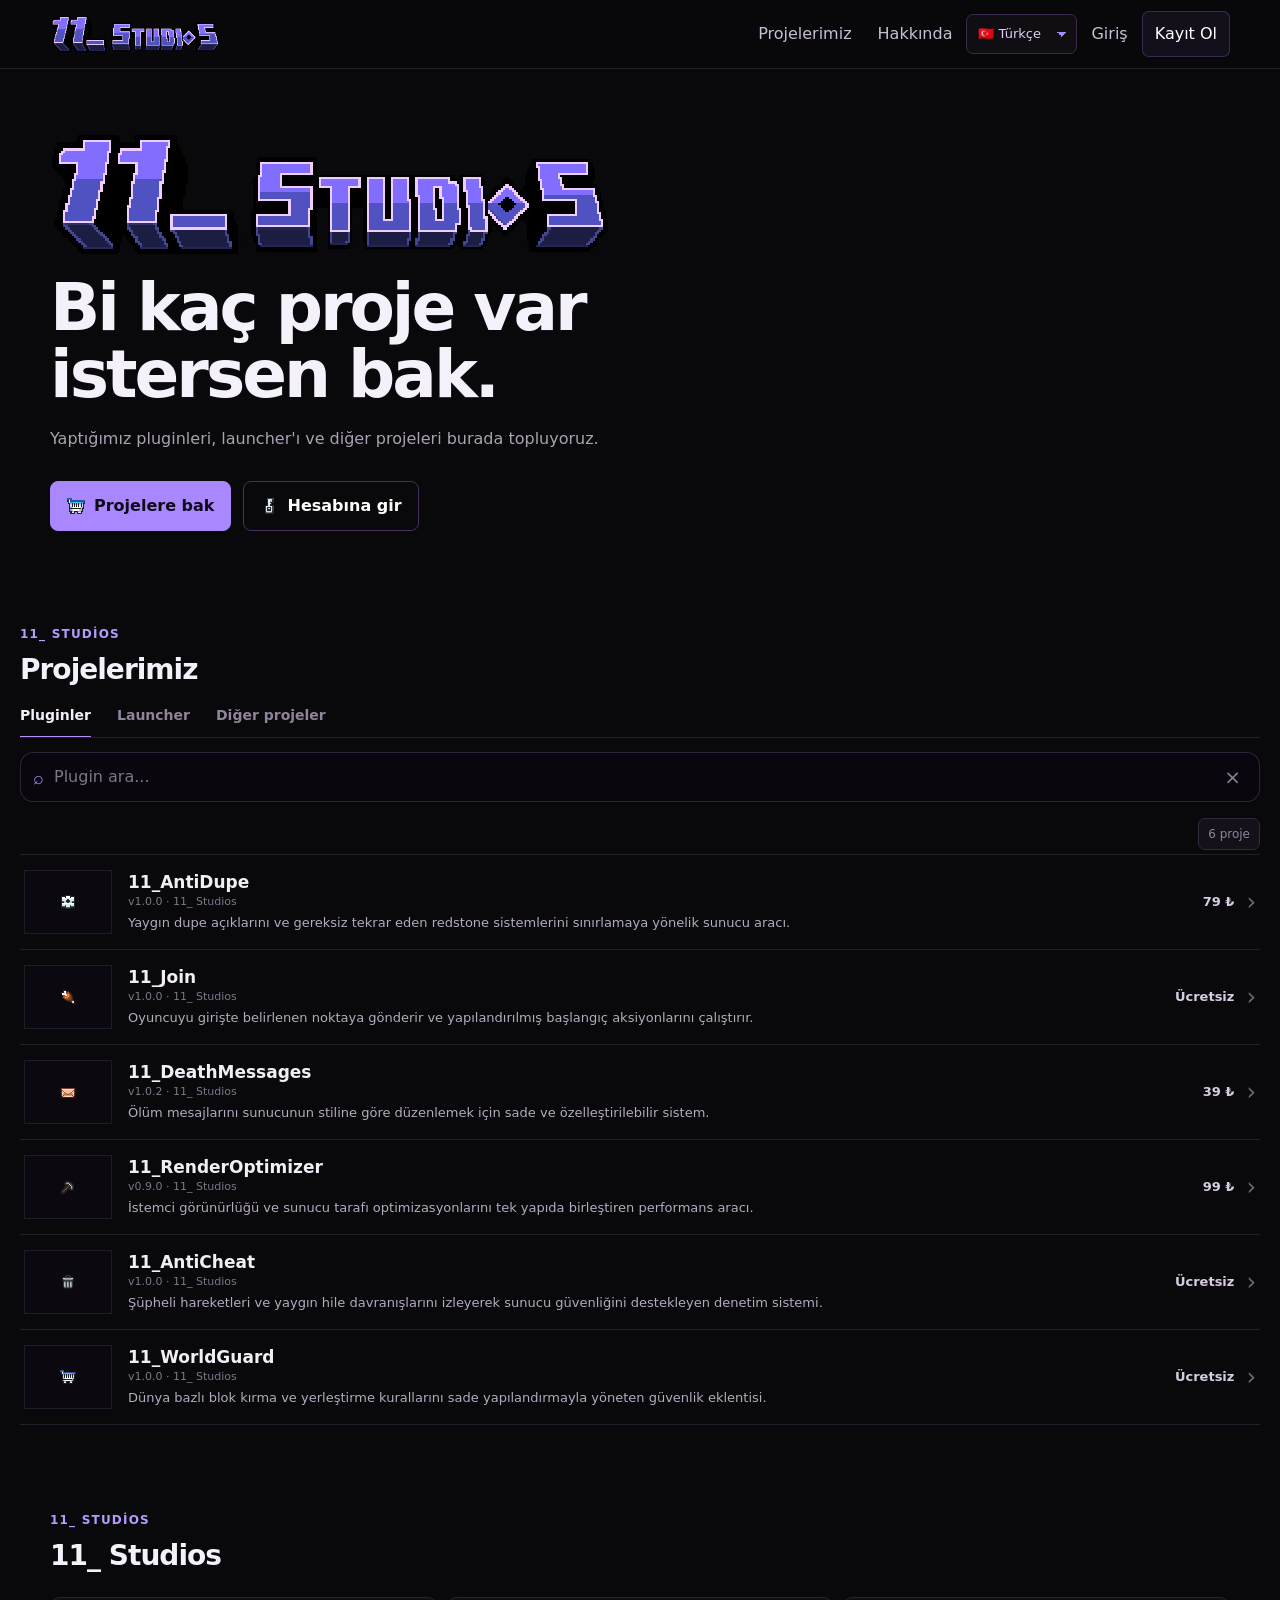
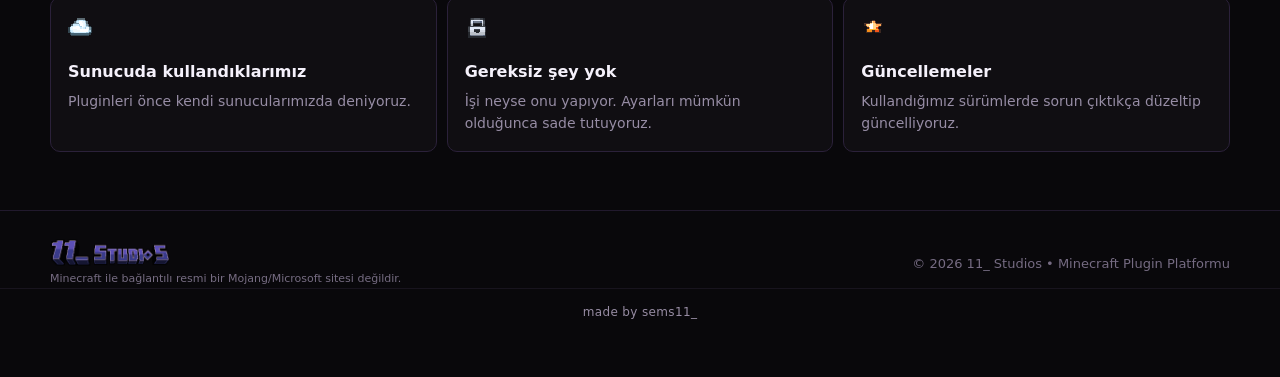
==== commit 71dfa524: "Publish project catalog v52 without plugin packs" ====
--- a/index.html
+++ b/index.html
@@ -11,7 +11,7 @@
 <script src="assets/editor-state-preload-v47.js?v=20261017-48"></script>
 <link rel="icon" href="assets/site-icon.png?v=20261016-34" type="image/png">
 <link rel="stylesheet" href="assets/site.css?v=20261016-36">
-<link rel="stylesheet" href="assets/plugin-browser-v37.css?v=20261017-51">
+<link rel="stylesheet" href="assets/plugin-browser-v37.css?v=20261017-52">
 <link rel="stylesheet" href="assets/editor-runtime-v37.css?v=20261016-44">
 </head>
 <body>
@@ -34,7 +34,7 @@
   <div class="hero-copy">
     <div class="eyebrow" id="heroEyebrow" aria-label="11_ Studios"><img class="hero-wordmark-img" src="assets/hero-wordmark.png?v=20261016-34" alt="11_ Studios" data-ready="1" decoding="async"></div>
     <h1 id="heroTitle">Bi kaç proje var istersen bak.</h1>
-    <p id="heroDesc">Yaptığımız pluginleri, paketleri, launcher'ı ve diğer projeleri burada topluyoruz.</p>
+    <p id="heroDesc">Yaptığımız pluginleri, launcher'ı ve diğer projeleri burada topluyoruz.</p>
     <div class="actions"><a class="btn purple" href="#plugins"><img src="[data-uri]" alt=""> <span id="heroBrowseText">Projelere bak</span></a><button class="btn ghost" id="heroLogin"><img src="[data-uri]" alt=""> <span id="heroLoginText">Hesabına gir</span></button></div>
   </div>
 </section>
@@ -42,7 +42,7 @@
 <section class="section" id="plugins">
   <div class="container">
     <div class="section-head"><div><div class="kicker" id="storeKicker">11_ Studios</div><h2 id="storeTitle">Projelerimiz</h2></div><p id="storeDesc"></p></div>
-    <div class="project-tabs" id="filters"><button type="button" class="project-tab active" data-project-type="utility">Pluginler</button><button type="button" class="project-tab" data-project-type="security">Plugin paketleri</button><button type="button" class="project-tab" data-project-type="visual">Launcher</button><button type="button" class="project-tab" data-project-type="other">Diğer projeler</button></div>
+    <div class="project-tabs" id="filters"><button type="button" class="project-tab active" data-project-type="utility">Pluginler</button><button type="button" class="project-tab" data-project-type="visual">Launcher</button><button type="button" class="project-tab" data-project-type="other">Diğer projeler</button></div>
     <div class="market-surface"><div class="market-inner"><div class="market-title"><h3>Projeler</h3><span id="pluginCountBadge">0 proje</span></div><div class="project-list" id="pluginGrid"></div></div></div>
   </div>
 </section>
@@ -71,11 +71,11 @@
 
 <div class="modal" id="loginModal"><div class="dialog"><div class="dialog-head"><h3 id="loginTitle">Giriş yap</h3><button class="close" data-close="loginModal">×</button></div><form class="dialog-body" id="loginForm"><div class="field"><label id="loginUserLabel">Kullanıcı adı</label><input id="loginUser" autocomplete="username" required></div><div class="field"><label id="loginPassLabel">Şifre</label><input id="loginPass" type="password" autocomplete="current-password" required></div><div class="form-msg" id="loginMsg"></div><div class="dialog-footer"><button type="button" class="btn ghost" id="loginToRegister" data-switch="registerModal">Kayıt ol</button><button class="btn purple" id="loginSubmit">Giriş</button></div></form></div></div>
 <div class="modal" id="registerModal"><div class="dialog"><div class="dialog-head"><h3 id="registerTitle">Kayıt ol</h3><button class="close" data-close="registerModal">×</button></div><form class="dialog-body" id="registerForm"><div class="field"><label id="regUserLabel">Kullanıcı adı</label><input id="regUser" minlength="3" maxlength="24" required></div><div class="field"><label id="regPassLabel">Şifre</label><input id="regPass" type="password" minlength="6" required></div><div class="field"><label id="regPass2Label">Şifre tekrar</label><input id="regPass2" type="password" minlength="6" required></div><div class="form-msg" id="registerMsg"></div><div class="dialog-footer"><button type="button" class="btn ghost" id="registerToLogin" data-switch="loginModal">Giriş yap</button><button class="btn purple" id="registerSubmit">Hesap oluştur</button></div></form></div></div>
-<div class="modal" id="adminModal"><div class="dialog wide"><div class="dialog-head"><h3>11_ Studios • Admin Panel</h3><button class="close" data-close="adminModal">×</button></div><div class="dialog-body"><div class="notice" id="adminNotice">Projeler, hesaplar ve site düzenleri buluta kaydedilir. Kaydettiğin değişiklikler tüm cihazlarda görünür.</div><div class="stats"><div class="stat"><b id="statPlugins">0</b><span>Proje</span></div><div class="stat"><b id="statFree">0</b><span id="statFreeLabel">Ücretsiz</span></div><div class="stat"><b id="statPaid">0</b><span id="statPaidLabel">Premium</span></div></div><div class="admin-layout"><div class="admin-box"><h4 id="formTitle">Yeni proje ekle</h4><form id="pluginForm"><input type="hidden" id="editId"><div class="form-row"><div class="field"><label id="pNameLabel">Proje adı</label><input id="pName" placeholder="11_ Proje" maxlength="60" required></div><div class="field"><label id="pVersionLabel">Sürüm</label><input id="pVersion" placeholder="1.0.0" maxlength="24" required></div></div><div class="form-row"><div class="field"><label id="pCategoryLabel">Proje türü</label><select id="pCategory"><option value="utility">Pluginler</option><option value="security">Plugin paketleri</option><option value="visual">Launcher</option><option value="other">Diğer projeler</option></select></div><div class="field"><label id="pPriceLabel">Fiyat (₺)</label><input id="pPrice" type="number" min="0" step="1" value="0"></div></div><div class="field"><label id="pDescLabel">Açıklama</label><textarea id="pDesc" maxlength="500" placeholder="Proje ne yapıyor?"></textarea></div><div class="field"><label id="pUrlLabel">İndirme / satış linki</label><input id="pUrl" type="url" maxlength="500" inputmode="url" placeholder="https://github.com/.../releases"></div><div class="field"><label id="pIconLabel">Proje ikonu</label><input type="hidden" id="pIcon"><div class="icon-picker" id="iconPicker"></div></div><div class="dialog-footer"><button class="btn ghost" type="button" id="cancelEdit" style="display:none">Vazgeç</button><button class="btn purple" id="savePluginBtn" type="submit">Kaydet</button></div></form></div><div class="admin-box"><h4 id="publishedPluginsTitle">Yayındaki projeler</h4><div class="admin-list" id="adminList"></div></div></div></div></div></div>
+<div class="modal" id="adminModal"><div class="dialog wide"><div class="dialog-head"><h3>11_ Studios • Admin Panel</h3><button class="close" data-close="adminModal">×</button></div><div class="dialog-body"><div class="notice" id="adminNotice">Projeler, hesaplar ve site düzenleri buluta kaydedilir. Kaydettiğin değişiklikler tüm cihazlarda görünür.</div><div class="stats"><div class="stat"><b id="statPlugins">0</b><span>Proje</span></div><div class="stat"><b id="statFree">0</b><span id="statFreeLabel">Ücretsiz</span></div><div class="stat"><b id="statPaid">0</b><span id="statPaidLabel">Premium</span></div></div><div class="admin-layout"><div class="admin-box"><h4 id="formTitle">Yeni proje ekle</h4><form id="pluginForm"><input type="hidden" id="editId"><div class="form-row"><div class="field"><label id="pNameLabel">Proje adı</label><input id="pName" placeholder="11_ Proje" maxlength="60" required></div><div class="field"><label id="pVersionLabel">Sürüm</label><input id="pVersion" placeholder="1.0.0" maxlength="24" required></div></div><div class="form-row"><div class="field"><label id="pCategoryLabel">Proje türü</label><select id="pCategory"><option value="utility">Pluginler</option><option value="visual">Launcher</option><option value="other">Diğer projeler</option></select></div><div class="field"><label id="pPriceLabel">Fiyat (₺)</label><input id="pPrice" type="number" min="0" step="1" value="0"></div></div><div class="field"><label id="pDescLabel">Açıklama</label><textarea id="pDesc" maxlength="500" placeholder="Proje ne yapıyor?"></textarea></div><div class="field"><label id="pUrlLabel">İndirme / satış linki</label><input id="pUrl" type="url" maxlength="500" inputmode="url" placeholder="https://github.com/.../releases"></div><div class="field"><label id="pIconLabel">Proje ikonu</label><input type="hidden" id="pIcon"><div class="icon-picker" id="iconPicker"></div></div><div class="dialog-footer"><button class="btn ghost" type="button" id="cancelEdit" style="display:none">Vazgeç</button><button class="btn purple" id="savePluginBtn" type="submit">Kaydet</button></div></form></div><div class="admin-box"><h4 id="publishedPluginsTitle">Yayındaki projeler</h4><div class="admin-list" id="adminList"></div></div></div></div></div></div>
 <div class="toast" id="toast"></div>
 <script src="assets/site-app.js?v=20261017-49" defer></script>
 <script src="assets/supabase-sync.js?v=20261017-49" defer></script>
 <script src="assets/cloud-files.js?v=20261017-49" defer></script>
-<script src="assets/plugin-browser-v37.js?v=20261017-51" defer></script>
-<script src="assets/editor-runtime-v37.js?v=20261017-48" defer></script>
+<script src="assets/plugin-browser-v37.js?v=20261017-52" defer></script>
+<script src="assets/editor-runtime-v37.js?v=20261016-44" defer></script>
 </body></html>
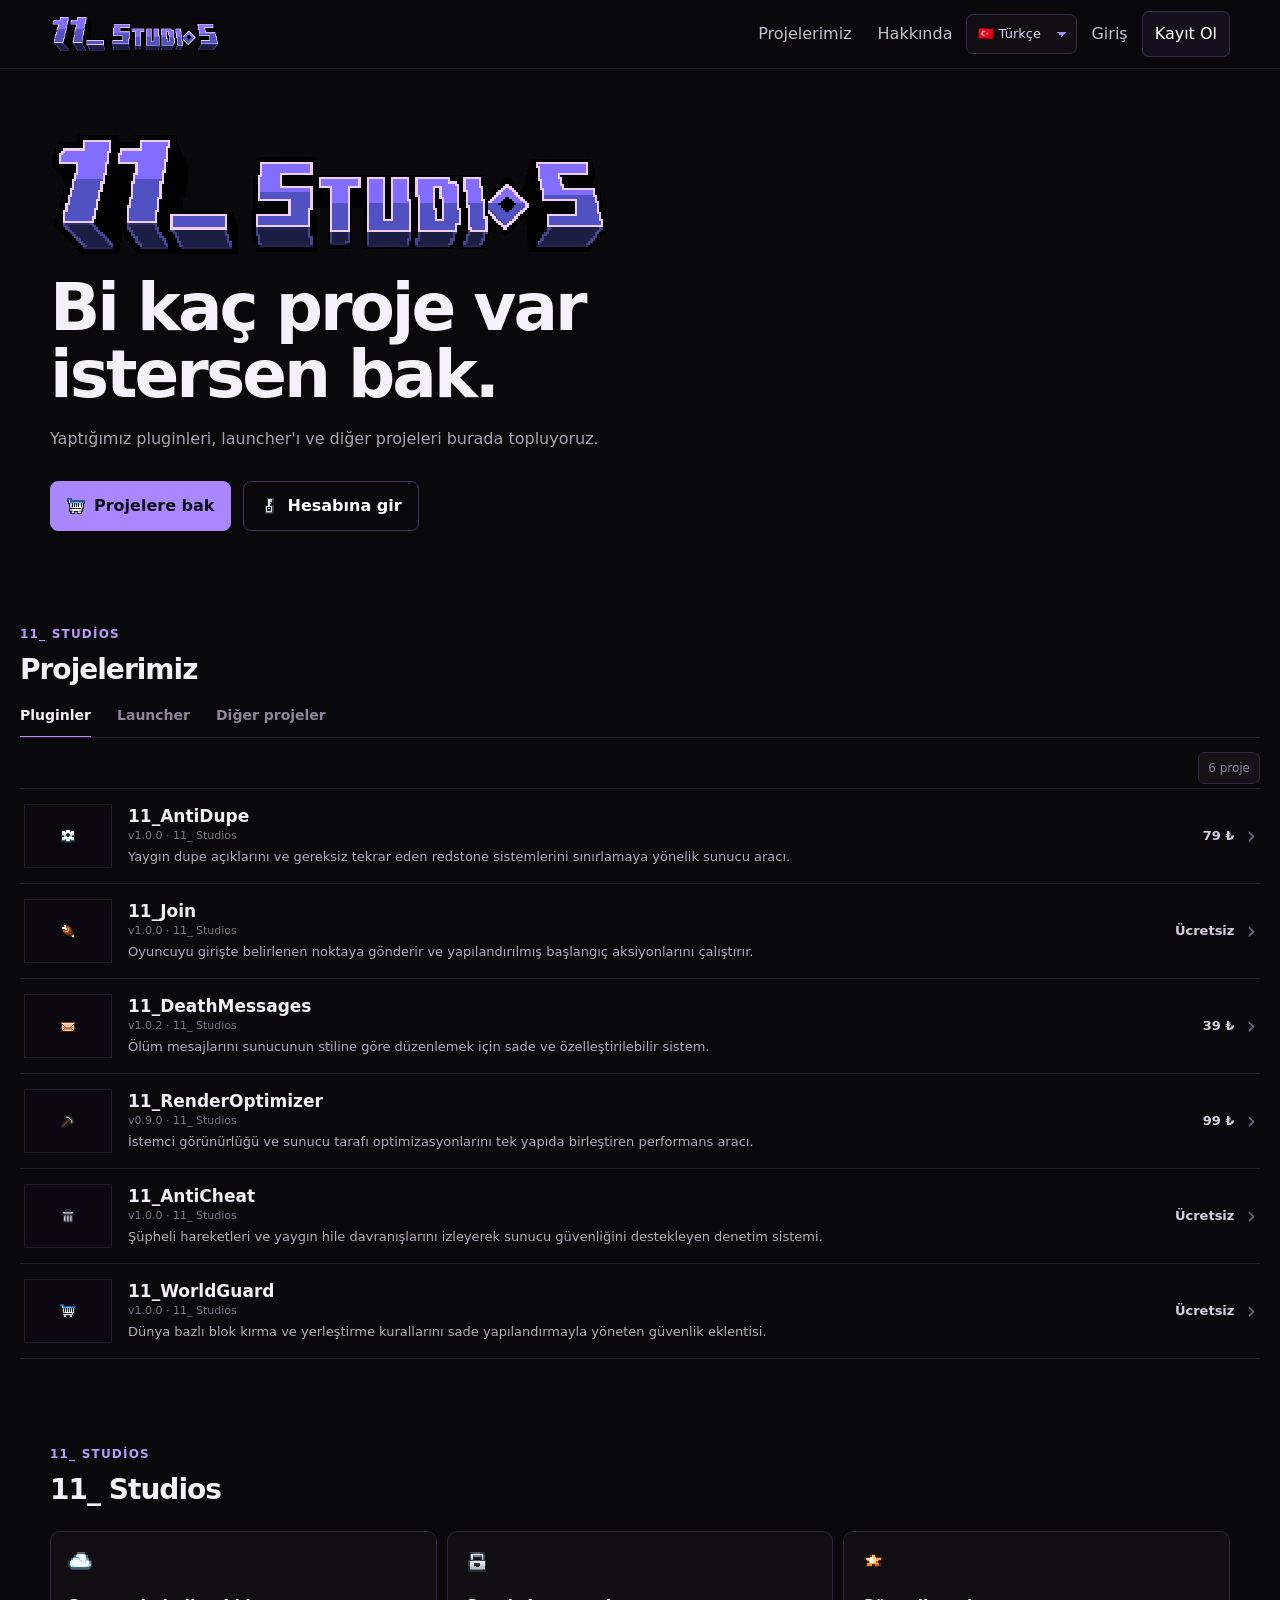
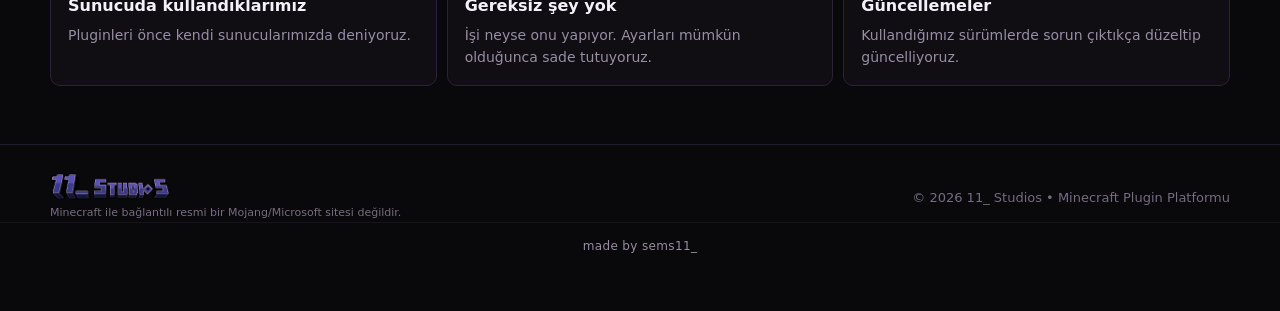
==== commit 3946396d: "Publish v53 authoritative cross-device sync" ====
--- a/index.html
+++ b/index.html
@@ -8,11 +8,11 @@
 <meta name="referrer" content="strict-origin-when-cross-origin">
 <title>11_ Studios • Projelerimiz</title>
 <link rel="preconnect" href="https://mzrnuiunfxaendnrigzk.supabase.co" crossorigin>
-<script src="assets/editor-state-preload-v47.js?v=20261017-48"></script>
+<script src="assets/editor-state-preload-v47.js?v=20261018-53"></script>
 <link rel="icon" href="assets/site-icon.png?v=20261016-34" type="image/png">
 <link rel="stylesheet" href="assets/site.css?v=20261016-36">
-<link rel="stylesheet" href="assets/plugin-browser-v37.css?v=20261017-52">
-<link rel="stylesheet" href="assets/editor-runtime-v37.css?v=20261016-44">
+<link rel="stylesheet" href="assets/plugin-browser-v37.css?v=20261018-53">
+<link rel="stylesheet" href="assets/editor-runtime-v37.css?v=20261018-53">
 </head>
 <body>
 <header class="topbar">
@@ -73,9 +73,10 @@
 <div class="modal" id="registerModal"><div class="dialog"><div class="dialog-head"><h3 id="registerTitle">Kayıt ol</h3><button class="close" data-close="registerModal">×</button></div><form class="dialog-body" id="registerForm"><div class="field"><label id="regUserLabel">Kullanıcı adı</label><input id="regUser" minlength="3" maxlength="24" required></div><div class="field"><label id="regPassLabel">Şifre</label><input id="regPass" type="password" minlength="6" required></div><div class="field"><label id="regPass2Label">Şifre tekrar</label><input id="regPass2" type="password" minlength="6" required></div><div class="form-msg" id="registerMsg"></div><div class="dialog-footer"><button type="button" class="btn ghost" id="registerToLogin" data-switch="loginModal">Giriş yap</button><button class="btn purple" id="registerSubmit">Hesap oluştur</button></div></form></div></div>
 <div class="modal" id="adminModal"><div class="dialog wide"><div class="dialog-head"><h3>11_ Studios • Admin Panel</h3><button class="close" data-close="adminModal">×</button></div><div class="dialog-body"><div class="notice" id="adminNotice">Projeler, hesaplar ve site düzenleri buluta kaydedilir. Kaydettiğin değişiklikler tüm cihazlarda görünür.</div><div class="stats"><div class="stat"><b id="statPlugins">0</b><span>Proje</span></div><div class="stat"><b id="statFree">0</b><span id="statFreeLabel">Ücretsiz</span></div><div class="stat"><b id="statPaid">0</b><span id="statPaidLabel">Premium</span></div></div><div class="admin-layout"><div class="admin-box"><h4 id="formTitle">Yeni proje ekle</h4><form id="pluginForm"><input type="hidden" id="editId"><div class="form-row"><div class="field"><label id="pNameLabel">Proje adı</label><input id="pName" placeholder="11_ Proje" maxlength="60" required></div><div class="field"><label id="pVersionLabel">Sürüm</label><input id="pVersion" placeholder="1.0.0" maxlength="24" required></div></div><div class="form-row"><div class="field"><label id="pCategoryLabel">Proje türü</label><select id="pCategory"><option value="utility">Pluginler</option><option value="visual">Launcher</option><option value="other">Diğer projeler</option></select></div><div class="field"><label id="pPriceLabel">Fiyat (₺)</label><input id="pPrice" type="number" min="0" step="1" value="0"></div></div><div class="field"><label id="pDescLabel">Açıklama</label><textarea id="pDesc" maxlength="500" placeholder="Proje ne yapıyor?"></textarea></div><div class="field"><label id="pUrlLabel">İndirme / satış linki</label><input id="pUrl" type="url" maxlength="500" inputmode="url" placeholder="https://github.com/.../releases"></div><div class="field"><label id="pIconLabel">Proje ikonu</label><input type="hidden" id="pIcon"><div class="icon-picker" id="iconPicker"></div></div><div class="dialog-footer"><button class="btn ghost" type="button" id="cancelEdit" style="display:none">Vazgeç</button><button class="btn purple" id="savePluginBtn" type="submit">Kaydet</button></div></form></div><div class="admin-box"><h4 id="publishedPluginsTitle">Yayındaki projeler</h4><div class="admin-list" id="adminList"></div></div></div></div></div></div>
 <div class="toast" id="toast"></div>
-<script src="assets/site-app.js?v=20261017-49" defer></script>
-<script src="assets/supabase-sync.js?v=20261017-49" defer></script>
-<script src="assets/cloud-files.js?v=20261017-49" defer></script>
-<script src="assets/plugin-browser-v37.js?v=20261017-52" defer></script>
-<script src="assets/editor-runtime-v37.js?v=20261016-44" defer></script>
+<script src="assets/supabase-sync.js?v=20261018-53" defer></script>
+<script src="assets/site-app.js?v=20261018-53" defer></script>
+<script src="assets/cloud-files.js?v=20261018-53" defer></script>
+<script src="assets/plugin-browser-v37.js?v=20261018-53" defer></script>
+<script src="assets/editor-runtime-v37.js?v=20261018-53" defer></script>
+<script src="assets/editor-live-sync-v38.js?v=20261018-53" defer></script>
 </body></html>
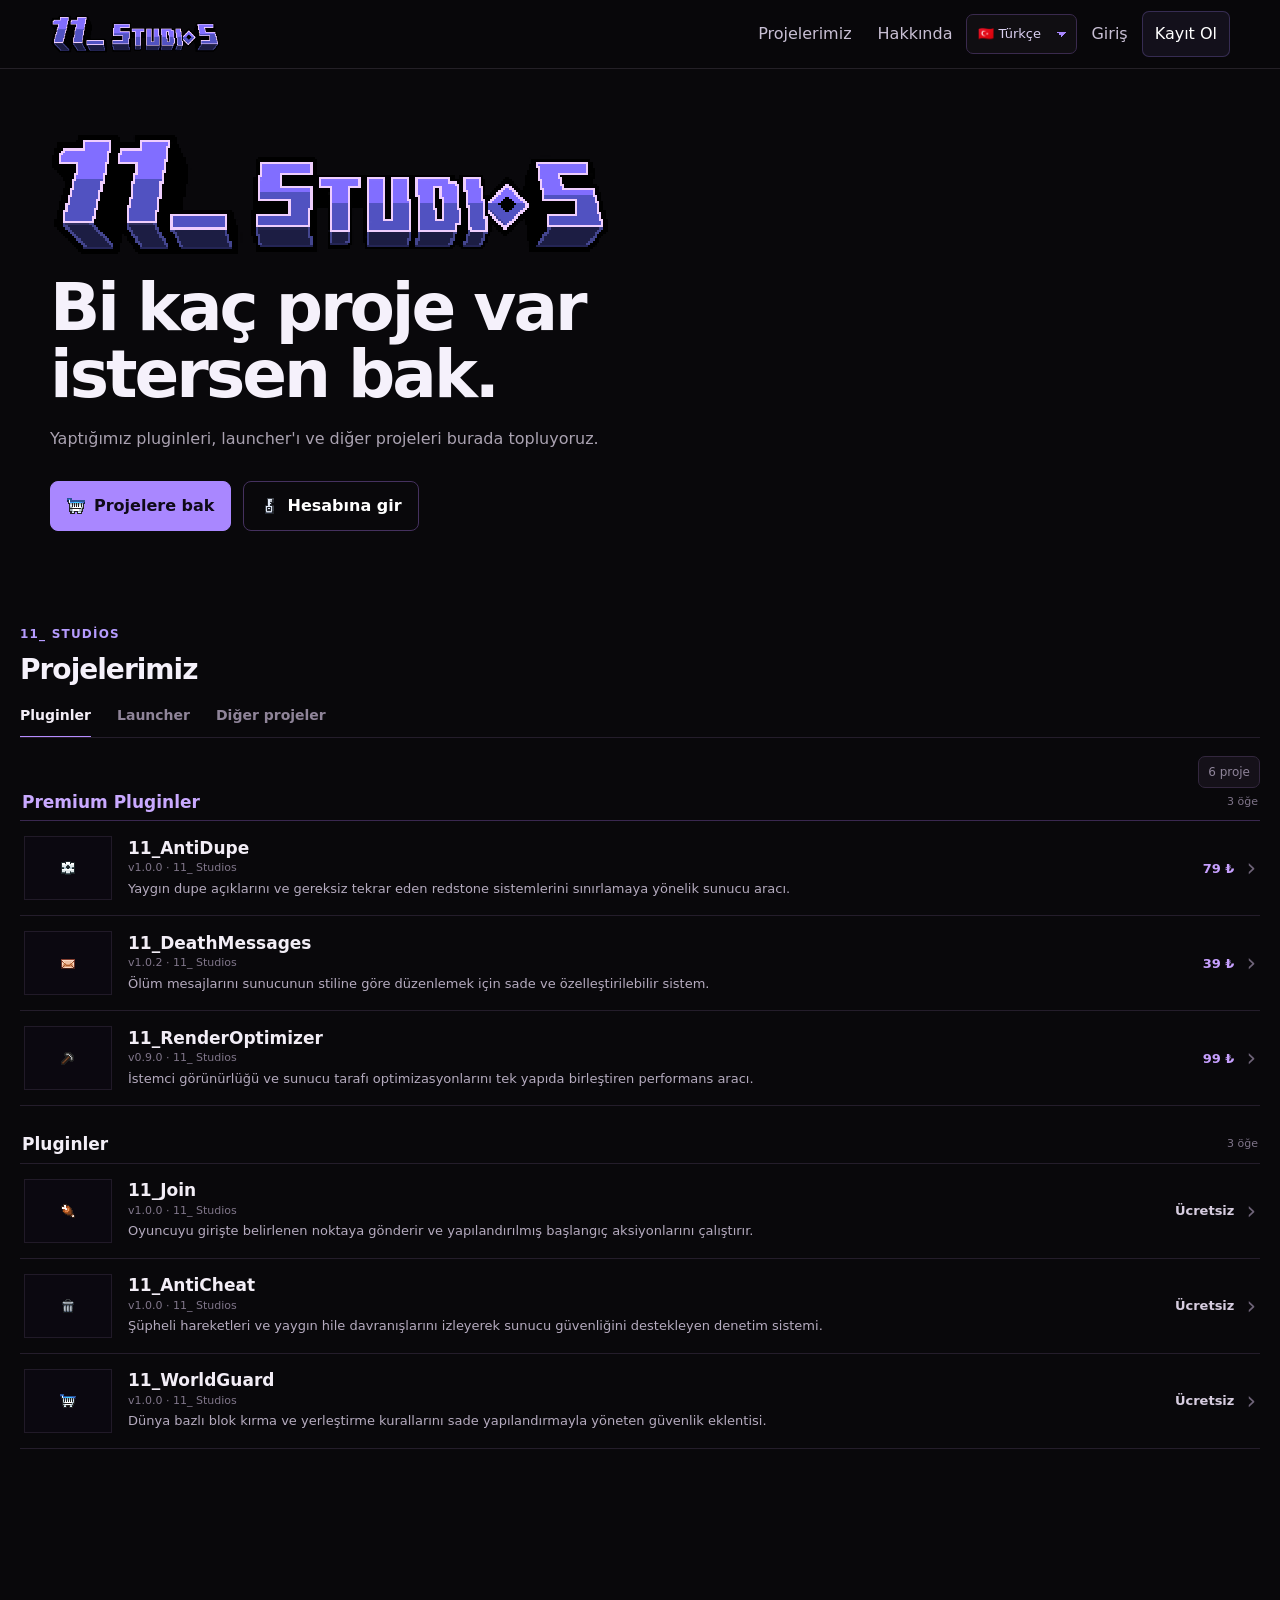
==== commit 9fa26b5b: "Publish v54 premium plugin catalog" ====
--- a/index.html
+++ b/index.html
@@ -8,11 +8,11 @@
 <meta name="referrer" content="strict-origin-when-cross-origin">
 <title>11_ Studios • Projelerimiz</title>
 <link rel="preconnect" href="https://mzrnuiunfxaendnrigzk.supabase.co" crossorigin>
-<script src="assets/editor-state-preload-v47.js?v=20261018-53"></script>
+<script src="assets/editor-state-preload-v47.js?v=20261019-54"></script>
 <link rel="icon" href="assets/site-icon.png?v=20261016-34" type="image/png">
 <link rel="stylesheet" href="assets/site.css?v=20261016-36">
-<link rel="stylesheet" href="assets/plugin-browser-v37.css?v=20261018-53">
-<link rel="stylesheet" href="assets/editor-runtime-v37.css?v=20261018-53">
+<link rel="stylesheet" href="assets/catalog-v54.css?v=20261019-54">
+<link rel="stylesheet" href="assets/editor-runtime-v37.css?v=20261019-54">
 </head>
 <body>
 <header class="topbar">
@@ -73,10 +73,10 @@
 <div class="modal" id="registerModal"><div class="dialog"><div class="dialog-head"><h3 id="registerTitle">Kayıt ol</h3><button class="close" data-close="registerModal">×</button></div><form class="dialog-body" id="registerForm"><div class="field"><label id="regUserLabel">Kullanıcı adı</label><input id="regUser" minlength="3" maxlength="24" required></div><div class="field"><label id="regPassLabel">Şifre</label><input id="regPass" type="password" minlength="6" required></div><div class="field"><label id="regPass2Label">Şifre tekrar</label><input id="regPass2" type="password" minlength="6" required></div><div class="form-msg" id="registerMsg"></div><div class="dialog-footer"><button type="button" class="btn ghost" id="registerToLogin" data-switch="loginModal">Giriş yap</button><button class="btn purple" id="registerSubmit">Hesap oluştur</button></div></form></div></div>
 <div class="modal" id="adminModal"><div class="dialog wide"><div class="dialog-head"><h3>11_ Studios • Admin Panel</h3><button class="close" data-close="adminModal">×</button></div><div class="dialog-body"><div class="notice" id="adminNotice">Projeler, hesaplar ve site düzenleri buluta kaydedilir. Kaydettiğin değişiklikler tüm cihazlarda görünür.</div><div class="stats"><div class="stat"><b id="statPlugins">0</b><span>Proje</span></div><div class="stat"><b id="statFree">0</b><span id="statFreeLabel">Ücretsiz</span></div><div class="stat"><b id="statPaid">0</b><span id="statPaidLabel">Premium</span></div></div><div class="admin-layout"><div class="admin-box"><h4 id="formTitle">Yeni proje ekle</h4><form id="pluginForm"><input type="hidden" id="editId"><div class="form-row"><div class="field"><label id="pNameLabel">Proje adı</label><input id="pName" placeholder="11_ Proje" maxlength="60" required></div><div class="field"><label id="pVersionLabel">Sürüm</label><input id="pVersion" placeholder="1.0.0" maxlength="24" required></div></div><div class="form-row"><div class="field"><label id="pCategoryLabel">Proje türü</label><select id="pCategory"><option value="utility">Pluginler</option><option value="visual">Launcher</option><option value="other">Diğer projeler</option></select></div><div class="field"><label id="pPriceLabel">Fiyat (₺)</label><input id="pPrice" type="number" min="0" step="1" value="0"></div></div><div class="field"><label id="pDescLabel">Açıklama</label><textarea id="pDesc" maxlength="500" placeholder="Proje ne yapıyor?"></textarea></div><div class="field"><label id="pUrlLabel">İndirme / satış linki</label><input id="pUrl" type="url" maxlength="500" inputmode="url" placeholder="https://github.com/.../releases"></div><div class="field"><label id="pIconLabel">Proje ikonu</label><input type="hidden" id="pIcon"><div class="icon-picker" id="iconPicker"></div></div><div class="dialog-footer"><button class="btn ghost" type="button" id="cancelEdit" style="display:none">Vazgeç</button><button class="btn purple" id="savePluginBtn" type="submit">Kaydet</button></div></form></div><div class="admin-box"><h4 id="publishedPluginsTitle">Yayındaki projeler</h4><div class="admin-list" id="adminList"></div></div></div></div></div></div>
 <div class="toast" id="toast"></div>
-<script src="assets/supabase-sync.js?v=20261018-53" defer></script>
-<script src="assets/site-app.js?v=20261018-53" defer></script>
-<script src="assets/cloud-files.js?v=20261018-53" defer></script>
-<script src="assets/plugin-browser-v37.js?v=20261018-53" defer></script>
-<script src="assets/editor-runtime-v37.js?v=20261018-53" defer></script>
-<script src="assets/editor-live-sync-v38.js?v=20261018-53" defer></script>
+<script src="assets/supabase-sync.js?v=20261019-54" defer></script>
+<script src="assets/site-app.js?v=20261019-54" defer></script>
+<script src="assets/cloud-files.js?v=20261019-54" defer></script>
+<script src="assets/catalog-v54.js?v=20261019-54" defer></script>
+<script src="assets/editor-runtime-v37.js?v=20261019-54" defer></script>
+<script src="assets/editor-live-sync-v38.js?v=20261019-54" defer></script>
 </body></html>
--- a/assets/catalog-v54.css
+++ b/assets/catalog-v54.css
@@ -0,0 +1,78 @@
+#plugins.section{padding:36px 0 28px!important}
+#plugins .section-head{margin-bottom:14px!important}
+#plugins .section-head .kicker{letter-spacing:.08em;text-transform:uppercase}
+#plugins #storeDesc,#about #aboutDesc{display:none!important}
+#plugins .market-surface{padding:0!important;background:transparent!important;border:0!important;border-radius:0!important;box-shadow:none!important}
+#plugins .market-inner{padding:0!important}
+#plugins .market-title{display:flex!important;align-items:center;justify-content:flex-end;margin:0 0 4px!important;padding:0!important}
+#plugins .market-title h3{display:none!important}
+#plugins .market-title span{font-size:12px;color:#8f849a}
+
+#plugins .project-tabs{display:flex;align-items:center;gap:26px;margin:0 0 18px;padding:0;border-bottom:1px solid #241d2b;overflow-x:auto;scrollbar-width:none}
+#plugins .project-tabs::-webkit-scrollbar{display:none}
+#plugins .project-tab{position:relative;appearance:none;border:0;background:none;color:#8f8499;padding:0 0 11px;margin:0;font:inherit;font-size:14px;font-weight:600;white-space:nowrap;cursor:pointer}
+#plugins .project-tab:hover{color:#d4cadc}
+#plugins .project-tab.active{color:#f4eef8}
+#plugins .project-tab.active::after{content:"";position:absolute;left:0;right:0;bottom:-1px;height:2px;background:#b58cff}
+
+#plugins .catalog-v54{display:block!important}
+#plugins .catalog-group{margin:0 0 28px}
+#plugins .catalog-group:last-child{margin-bottom:0}
+#plugins .catalog-group-head{display:flex;align-items:center;justify-content:space-between;gap:16px;margin:0 0 8px;padding:0 2px}
+#plugins .catalog-group-head h3{margin:0;color:#f3eef7;font-size:17px;line-height:1.2;font-weight:750}
+#plugins .catalog-group-head span{font-size:11px;color:#7f7489}
+#plugins .premium-group .catalog-group-head h3{color:#c9a9ff}
+#plugins .premium-group .project-list{border-top-color:#3a2850}
+
+#plugins .project-list{display:block!important;border-top:1px solid #241d2b;background:transparent!important;overflow:visible!important;max-height:none!important}
+#plugins .project-row{width:100%;display:grid;grid-template-columns:88px minmax(0,1fr) auto;align-items:center;gap:16px;padding:15px 4px;border:0;border-bottom:1px solid #241d2b;background:transparent;color:inherit;text-align:left;cursor:pointer;border-radius:0;box-shadow:none;transition:background .12s ease}
+#plugins .project-row:hover{background:rgba(255,255,255,.025)}
+#plugins .project-row:focus-visible{outline:1px solid #b58cff;outline-offset:-1px}
+#plugins .project-thumb{width:88px;height:64px;display:flex;align-items:center;justify-content:center;overflow:hidden;background:#0b0810;border:1px solid #211a28}
+#plugins .project-thumb img{display:block;max-width:100%;max-height:100%;width:auto;height:auto;object-fit:contain}
+#plugins .project-copy{min-width:0;display:block}
+#plugins .project-name{display:block;margin:0 0 3px;color:#f2edf6;font-size:17px;font-weight:700;line-height:1.2}
+#plugins .project-meta{display:block;margin-bottom:5px;color:#80768a;font-size:11px;line-height:1.25}
+#plugins .project-description{display:-webkit-box;overflow:hidden;color:#b5abbf;font-size:13px;line-height:1.45;-webkit-box-orient:vertical;-webkit-line-clamp:2}
+#plugins .project-side{display:flex;align-items:center;gap:12px;justify-content:flex-end;padding-left:16px;white-space:nowrap}
+#plugins .project-side strong{font-size:13px;font-weight:600;color:#d7cde0}
+#plugins .premium-group .project-side strong{color:#c7a0ff}
+#plugins .project-side>span{font-size:24px;line-height:1;color:#6f6479;font-weight:300}
+#plugins .project-empty{padding:22px 4px;border-bottom:1px solid #241d2b;color:#8f8499;font-size:13px}
+
+#plugins .catalog-pagination{display:flex;align-items:center;justify-content:flex-start;gap:5px;padding:10px 0 0}
+#plugins .catalog-page{min-width:30px;height:30px;padding:0 8px;border:1px solid #2d2336;border-radius:5px;background:#0d0911;color:#9e93a8;font:inherit;font-size:12px;cursor:pointer;box-shadow:none}
+#plugins .catalog-page:hover:not(:disabled){border-color:#5c4173;color:#ece4f3}
+#plugins .catalog-page.active{border-color:#9d70d4;background:#21142d;color:#f5eff9;font-weight:700}
+#plugins .catalog-page:disabled{opacity:.35;cursor:default}
+#plugins .catalog-page-dots{min-width:22px;text-align:center;color:#6e6377;font-size:12px}
+
+.plugin-detail-page{z-index:1200}
+.plugin-detail-page.open{display:block}
+
+#adminList .project-admin-item{display:grid!important;grid-template-columns:42px minmax(0,1fr) auto!important;align-items:center!important;gap:10px!important;margin:0!important;padding:11px 0!important;border:0!important;border-bottom:1px solid #2a2230!important;border-radius:0!important;background:transparent!important;box-shadow:none!important}
+#adminList .project-admin-item>img{width:42px!important;height:42px!important;object-fit:contain!important;border:1px solid #2a2230!important;border-radius:0!important;background:#0b0810!important}
+#adminList .project-admin-item .admin-item-name{font-size:13px!important;font-weight:700!important;color:#eee8f2!important}
+#adminList .project-admin-item .admin-item-meta{font-size:10px!important;color:#897e92!important;margin-top:3px!important}
+#adminList .project-admin-item .admin-item-actions{display:flex!important;gap:6px!important}
+#adminList .project-admin-item .btn{border-radius:4px!important;box-shadow:none!important}
+
+@media(max-width:720px){
+  #plugins.section{padding:26px 0 20px!important}
+  #plugins .project-tabs{gap:20px;margin-bottom:14px}
+  #plugins .project-tab{font-size:13px;padding-bottom:10px}
+  #plugins .catalog-group{margin-bottom:22px}
+  #plugins .catalog-group-head h3{font-size:15px}
+  #plugins .project-row{grid-template-columns:70px minmax(0,1fr);gap:12px;padding:13px 2px}
+  #plugins .project-thumb{width:70px;height:52px}
+  #plugins .project-name{font-size:15px}
+  #plugins .project-description{font-size:12px;-webkit-line-clamp:2}
+  #plugins .project-side{grid-column:2;justify-content:flex-start;padding:0;margin-top:-3px;gap:8px}
+  #plugins .project-side>span{font-size:18px}
+  #plugins .catalog-pagination{gap:4px;overflow-x:auto;scrollbar-width:none}
+  #plugins .catalog-pagination::-webkit-scrollbar{display:none}
+  #plugins .catalog-page{min-width:29px;height:29px;padding:0 7px}
+  #adminList .project-admin-item{grid-template-columns:36px minmax(0,1fr)!important}
+  #adminList .project-admin-item>img{width:36px!important;height:36px!important}
+  #adminList .project-admin-item .admin-item-actions{grid-column:2;justify-content:flex-start}
+}
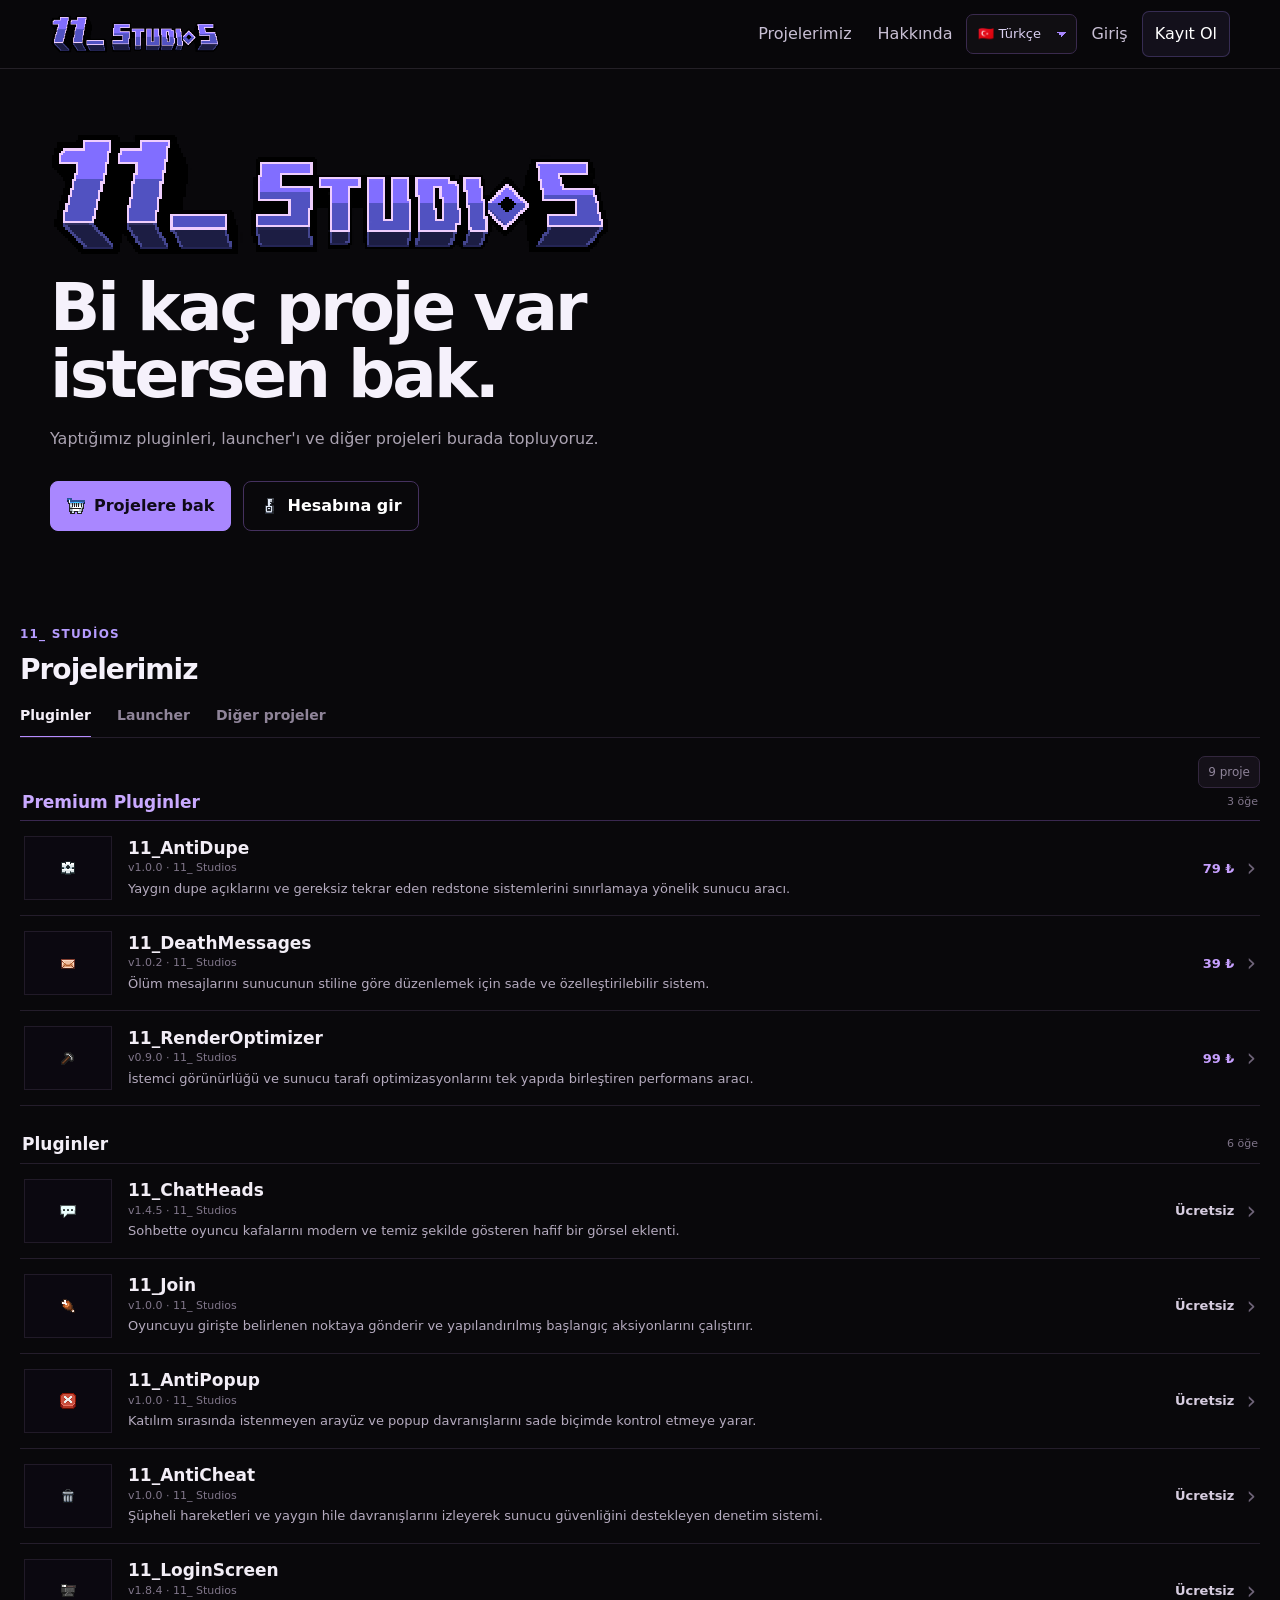
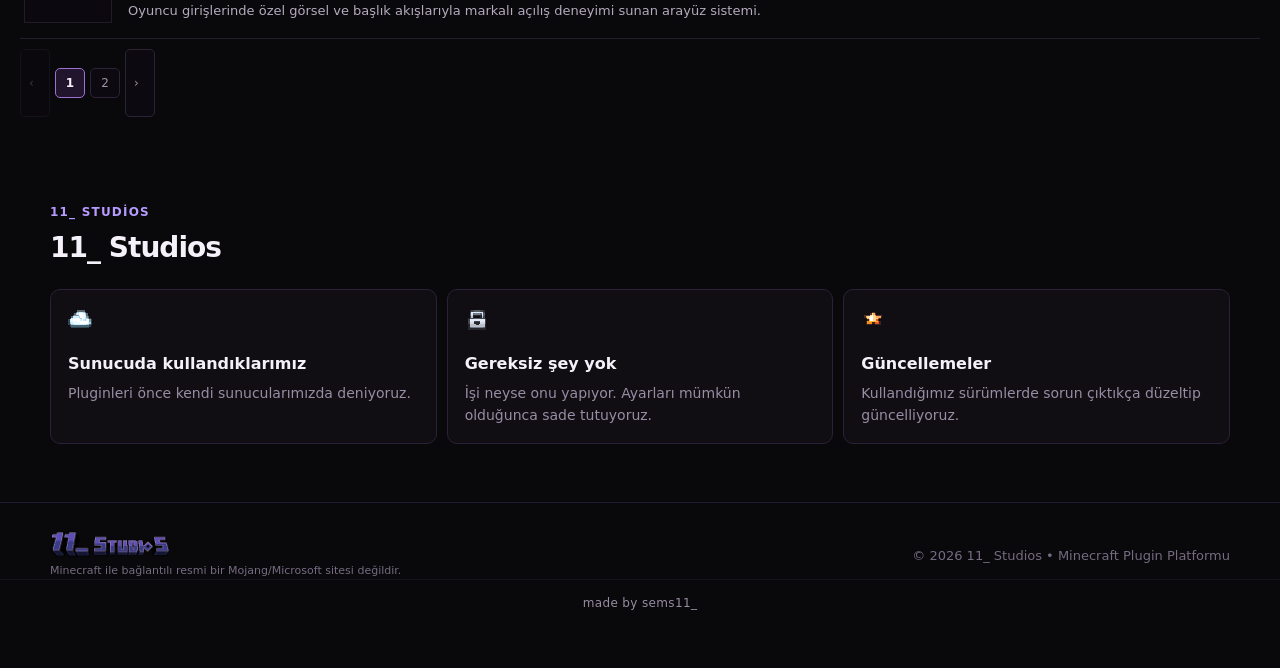
==== commit 4b1a6350: "Load Launcher tab classification hotfix" ====
--- a/index.html
+++ b/index.html
@@ -76,6 +76,7 @@
 <script src="assets/supabase-sync.js?v=20261019-54" defer></script>
 <script src="assets/site-app.js?v=20261019-54" defer></script>
 <script src="assets/cloud-files.js?v=20261019-54" defer></script>
+<script src="assets/catalog-type-fix-v55.js?v=20261019-55" defer></script>
 <script src="assets/catalog-v54.js?v=20261019-54" defer></script>
 <script src="assets/editor-runtime-v37.js?v=20261019-54" defer></script>
 <script src="assets/editor-live-sync-v38.js?v=20261019-54" defer></script>
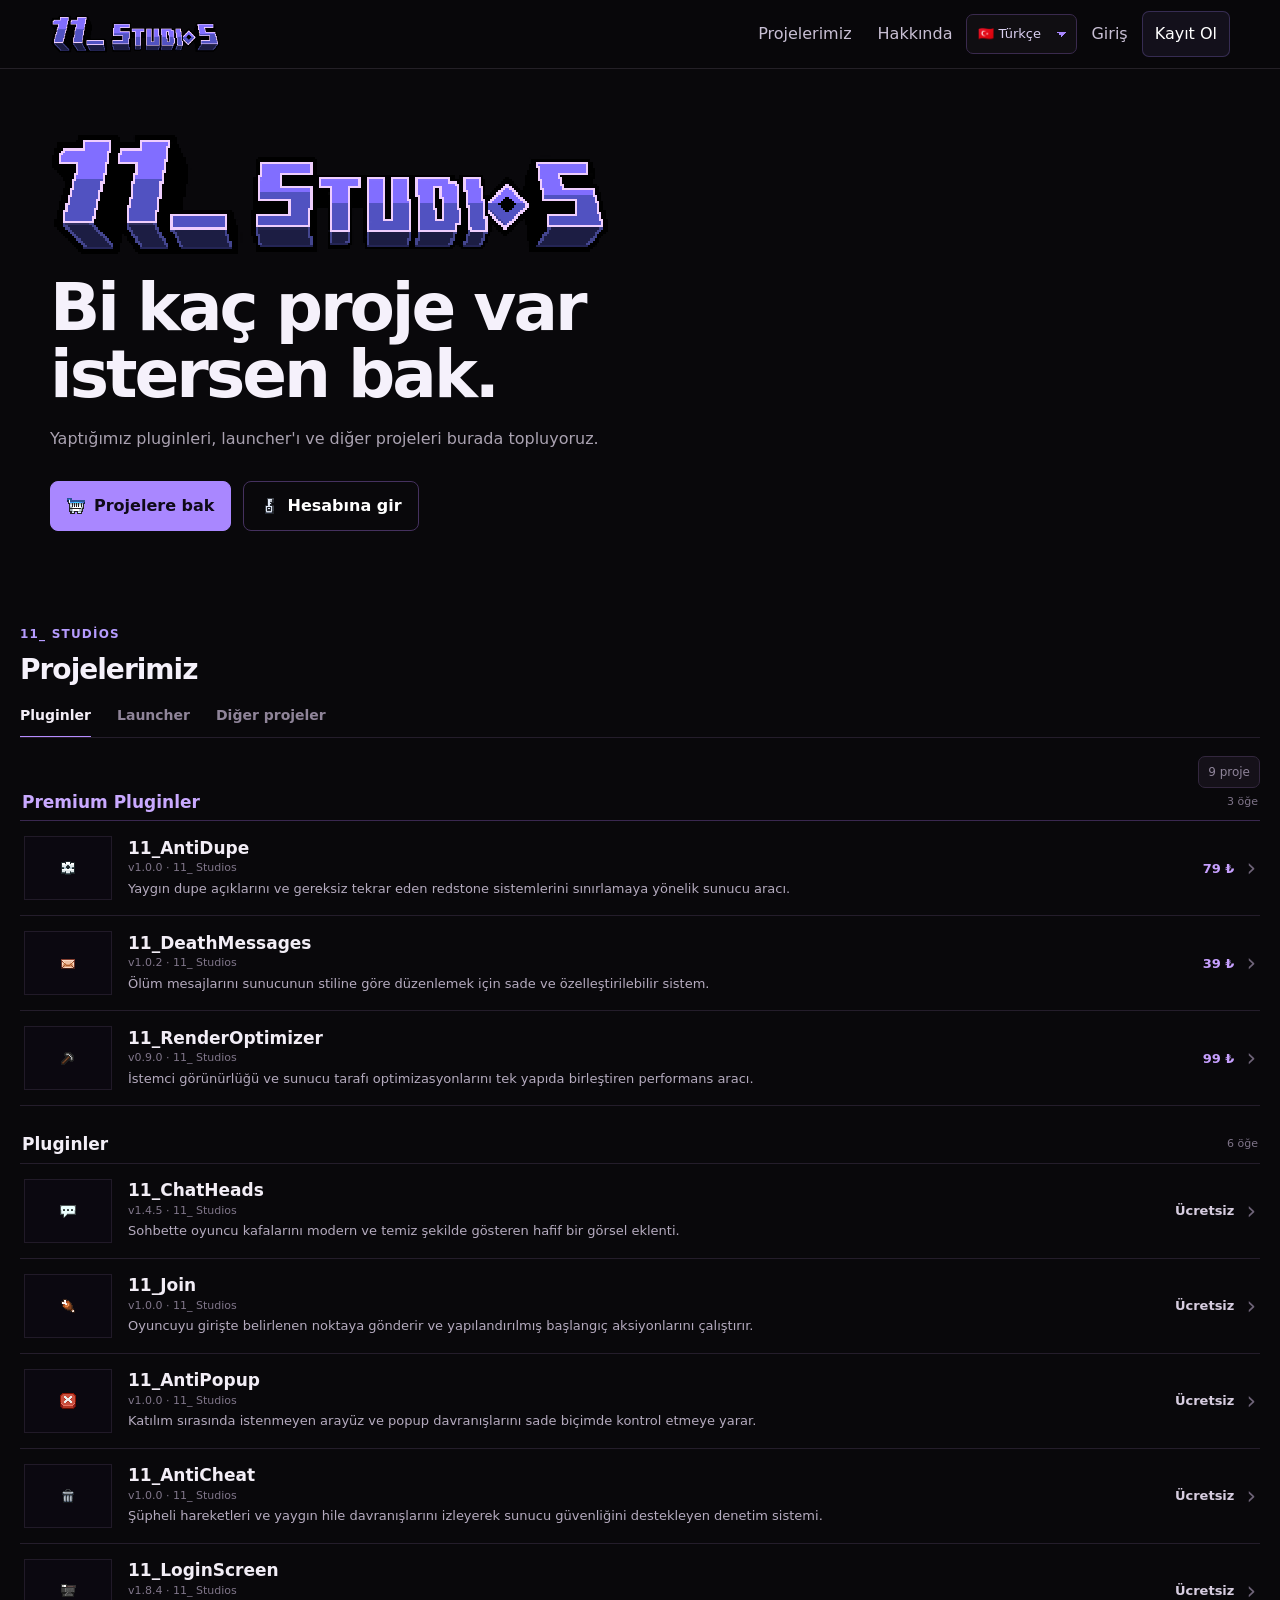
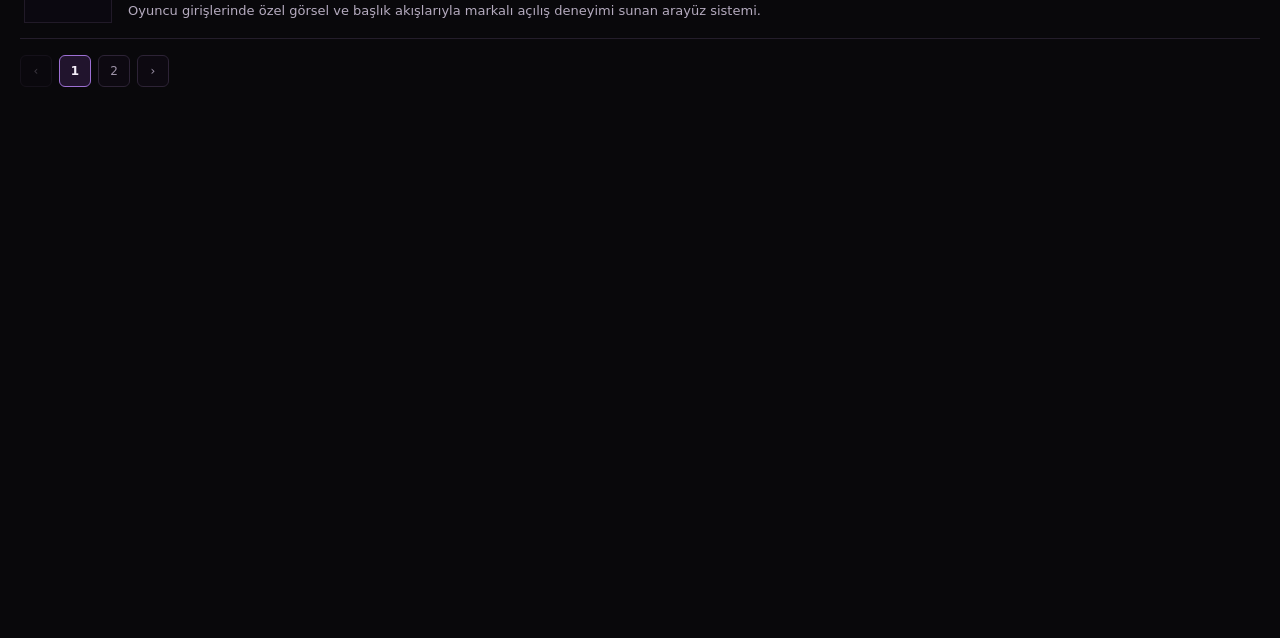
==== commit 8ee9fd52: "Bust catalog CSS cache after pagination layout fix" ====
--- a/index.html
+++ b/index.html
@@ -11,7 +11,7 @@
 <script src="assets/editor-state-preload-v47.js?v=20261019-54"></script>
 <link rel="icon" href="assets/site-icon.png?v=20261016-34" type="image/png">
 <link rel="stylesheet" href="assets/site.css?v=20261016-36">
-<link rel="stylesheet" href="assets/catalog-v54.css?v=20261019-54">
+<link rel="stylesheet" href="assets/catalog-v54.css?v=20261019-55">
 <link rel="stylesheet" href="assets/editor-runtime-v37.css?v=20261019-54">
 </head>
 <body>
--- a/assets/catalog-v54.css
+++ b/assets/catalog-v54.css
@@ -1,9 +1,9 @@
-#plugins.section{padding:36px 0 28px!important}
+#plugins.section{padding:36px 0 28px!important;min-height:0!important;height:auto!important}
 #plugins .section-head{margin-bottom:14px!important}
 #plugins .section-head .kicker{letter-spacing:.08em;text-transform:uppercase}
 #plugins #storeDesc,#about #aboutDesc{display:none!important}
-#plugins .market-surface{padding:0!important;background:transparent!important;border:0!important;border-radius:0!important;box-shadow:none!important}
-#plugins .market-inner{padding:0!important}
+#plugins .market-surface{padding:0!important;background:transparent!important;border:0!important;border-radius:0!important;box-shadow:none!important;min-height:0!important;height:auto!important}
+#plugins .market-inner{padding:0!important;min-height:0!important;height:auto!important}
 #plugins .market-title{display:flex!important;align-items:center;justify-content:flex-end;margin:0 0 4px!important;padding:0!important}
 #plugins .market-title h3{display:none!important}
 #plugins .market-title span{font-size:12px;color:#8f849a}
@@ -15,8 +15,8 @@
 #plugins .project-tab.active{color:#f4eef8}
 #plugins .project-tab.active::after{content:"";position:absolute;left:0;right:0;bottom:-1px;height:2px;background:#b58cff}
 
-#plugins .catalog-v54{display:block!important}
-#plugins .catalog-group{margin:0 0 28px}
+#plugins .catalog-v54{display:block!important;min-height:0!important;height:auto!important}
+#plugins .catalog-group{display:flex!important;flex-direction:column!important;justify-content:flex-start!important;min-height:0!important;height:auto!important;margin:0 0 28px}
 #plugins .catalog-group:last-child{margin-bottom:0}
 #plugins .catalog-group-head{display:flex;align-items:center;justify-content:space-between;gap:16px;margin:0 0 8px;padding:0 2px}
 #plugins .catalog-group-head h3{margin:0;color:#f3eef7;font-size:17px;line-height:1.2;font-weight:750}
@@ -24,7 +24,7 @@
 #plugins .premium-group .catalog-group-head h3{color:#c9a9ff}
 #plugins .premium-group .project-list{border-top-color:#3a2850}
 
-#plugins .project-list{display:block!important;border-top:1px solid #241d2b;background:transparent!important;overflow:visible!important;max-height:none!important}
+#plugins .project-list{display:block!important;border-top:1px solid #241d2b;background:transparent!important;overflow:visible!important;max-height:none!important;min-height:0!important;height:auto!important;flex:0 0 auto!important}
 #plugins .project-row{width:100%;display:grid;grid-template-columns:88px minmax(0,1fr) auto;align-items:center;gap:16px;padding:15px 4px;border:0;border-bottom:1px solid #241d2b;background:transparent;color:inherit;text-align:left;cursor:pointer;border-radius:0;box-shadow:none;transition:background .12s ease}
 #plugins .project-row:hover{background:rgba(255,255,255,.025)}
 #plugins .project-row:focus-visible{outline:1px solid #b58cff;outline-offset:-1px}
@@ -40,11 +40,12 @@
 #plugins .project-side>span{font-size:24px;line-height:1;color:#6f6479;font-weight:300}
 #plugins .project-empty{padding:22px 4px;border-bottom:1px solid #241d2b;color:#8f8499;font-size:13px}
 
-#plugins .catalog-pagination{display:flex;align-items:center;justify-content:flex-start;gap:5px;padding:10px 0 0}
-#plugins .catalog-page{min-width:30px;height:30px;padding:0 8px;border:1px solid #2d2336;border-radius:5px;background:#0d0911;color:#9e93a8;font:inherit;font-size:12px;cursor:pointer;box-shadow:none}
-#plugins .catalog-page:hover:not(:disabled){border-color:#5c4173;color:#ece4f3}
-#plugins .catalog-page.active{border-color:#9d70d4;background:#21142d;color:#f5eff9;font-weight:700}
-#plugins .catalog-page:disabled{opacity:.35;cursor:default}
+#plugins .catalog-pagination{display:flex!important;align-items:center!important;justify-content:flex-start!important;gap:7px!important;margin:16px 0 0!important;padding:0!important;min-height:32px!important;height:auto!important}
+#plugins .catalog-page{box-sizing:border-box!important;width:32px!important;min-width:32px!important;max-width:32px!important;height:32px!important;min-height:32px!important;max-height:32px!important;padding:0!important;margin:0!important;border:1px solid #2d2336!important;border-radius:6px!important;background:#0d0911!important;color:#9e93a8!important;font:inherit!important;font-size:12px!important;line-height:1!important;display:inline-flex!important;align-items:center!important;justify-content:center!important;gap:0!important;cursor:pointer;box-shadow:none!important;flex:0 0 32px!important}
+#plugins .catalog-page.nav{width:32px!important;min-width:32px!important;max-width:32px!important;height:32px!important;min-height:32px!important;max-height:32px!important;padding:0!important;margin:0!important;display:inline-flex!important;align-items:center!important;justify-content:center!important;gap:0!important;border:1px solid #2d2336!important;border-radius:6px!important;background:#0d0911!important;color:#9e93a8!important;line-height:1!important;flex:0 0 32px!important}
+#plugins .catalog-page:hover:not(:disabled){border-color:#5c4173!important;color:#ece4f3!important;background:#130d19!important}
+#plugins .catalog-page.active{border-color:#9d70d4!important;background:#21142d!important;color:#f5eff9!important;font-weight:700!important}
+#plugins .catalog-page:disabled{opacity:.35!important;cursor:default!important}
 #plugins .catalog-page-dots{min-width:22px;text-align:center;color:#6e6377;font-size:12px}
 
 .plugin-detail-page{z-index:1200}
@@ -69,9 +70,9 @@
   #plugins .project-description{font-size:12px;-webkit-line-clamp:2}
   #plugins .project-side{grid-column:2;justify-content:flex-start;padding:0;margin-top:-3px;gap:8px}
   #plugins .project-side>span{font-size:18px}
-  #plugins .catalog-pagination{gap:4px;overflow-x:auto;scrollbar-width:none}
+  #plugins .catalog-pagination{gap:6px!important;margin-top:14px!important;overflow-x:auto;scrollbar-width:none}
   #plugins .catalog-pagination::-webkit-scrollbar{display:none}
-  #plugins .catalog-page{min-width:29px;height:29px;padding:0 7px}
+  #plugins .catalog-page,#plugins .catalog-page.nav{width:30px!important;min-width:30px!important;max-width:30px!important;height:30px!important;min-height:30px!important;max-height:30px!important;flex-basis:30px!important}
   #adminList .project-admin-item{grid-template-columns:36px minmax(0,1fr)!important}
   #adminList .project-admin-item>img{width:36px!important;height:36px!important}
   #adminList .project-admin-item .admin-item-actions{grid-column:2;justify-content:flex-start}
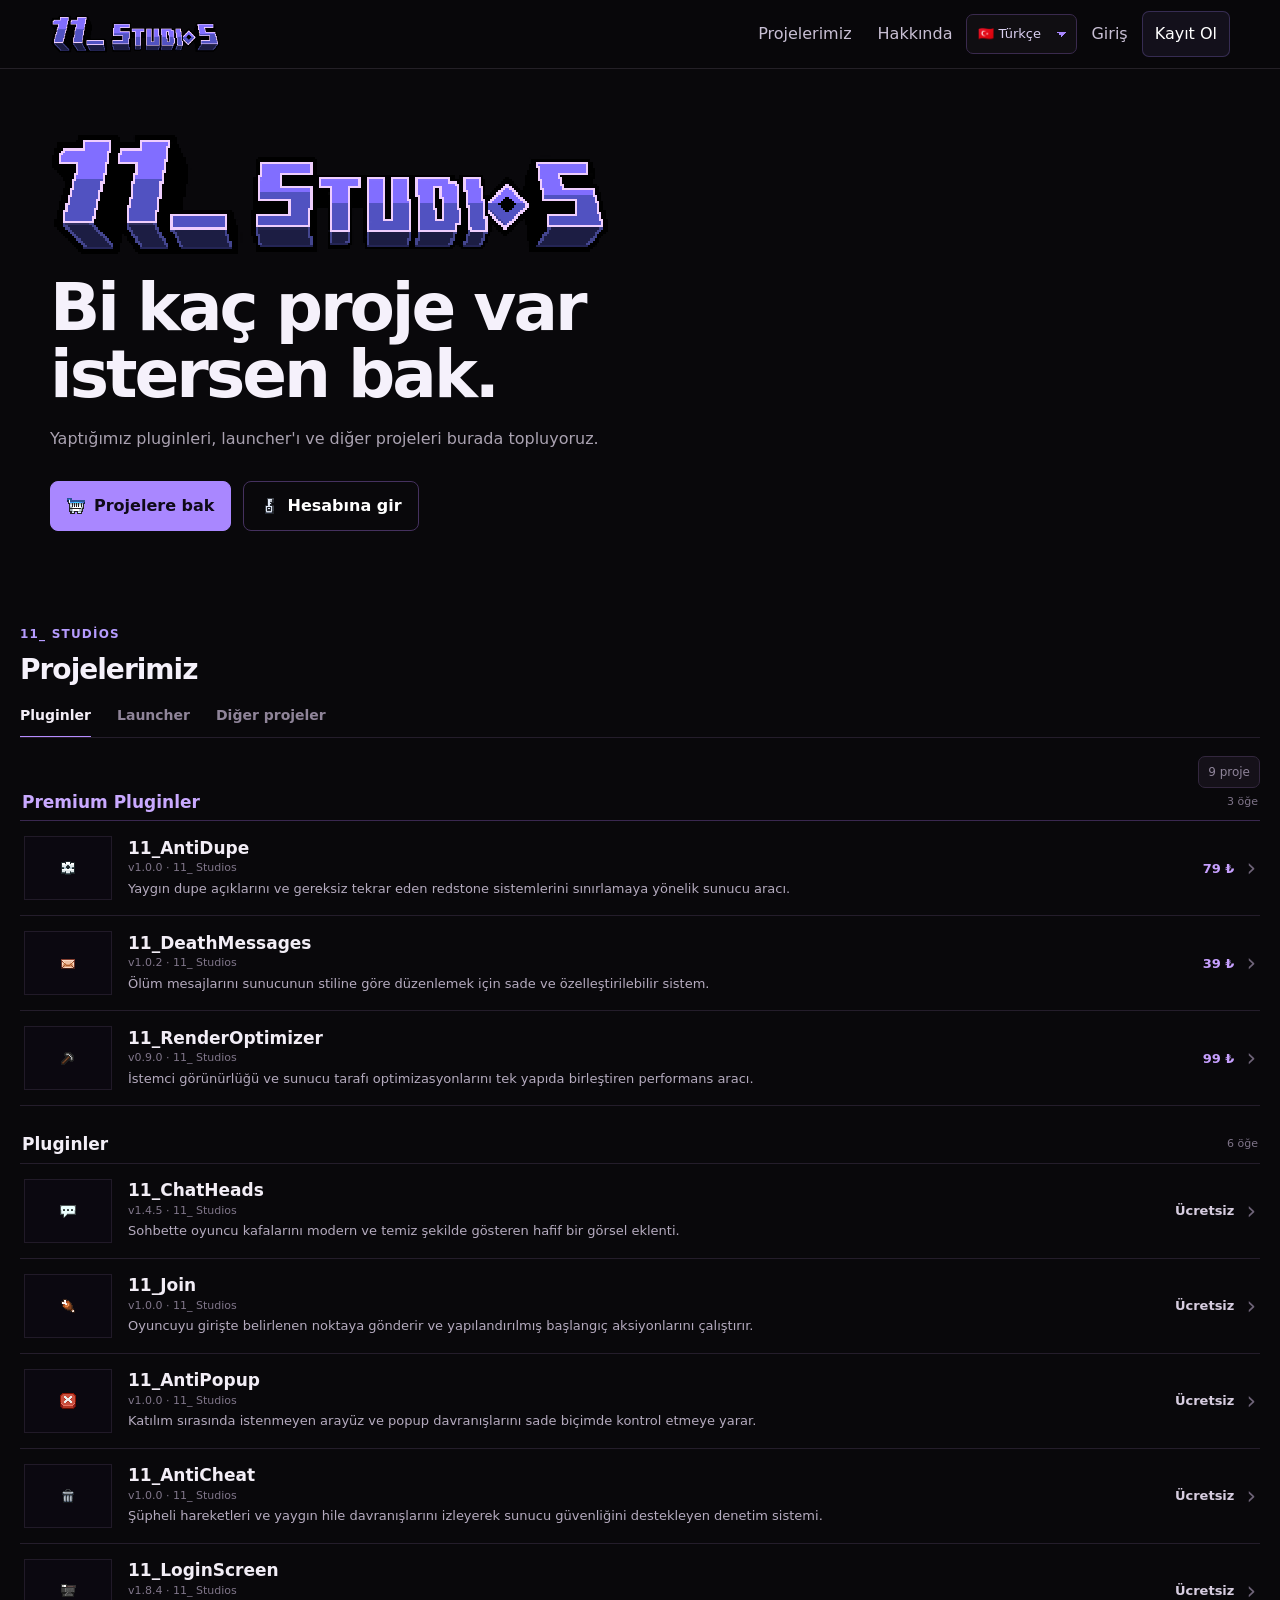
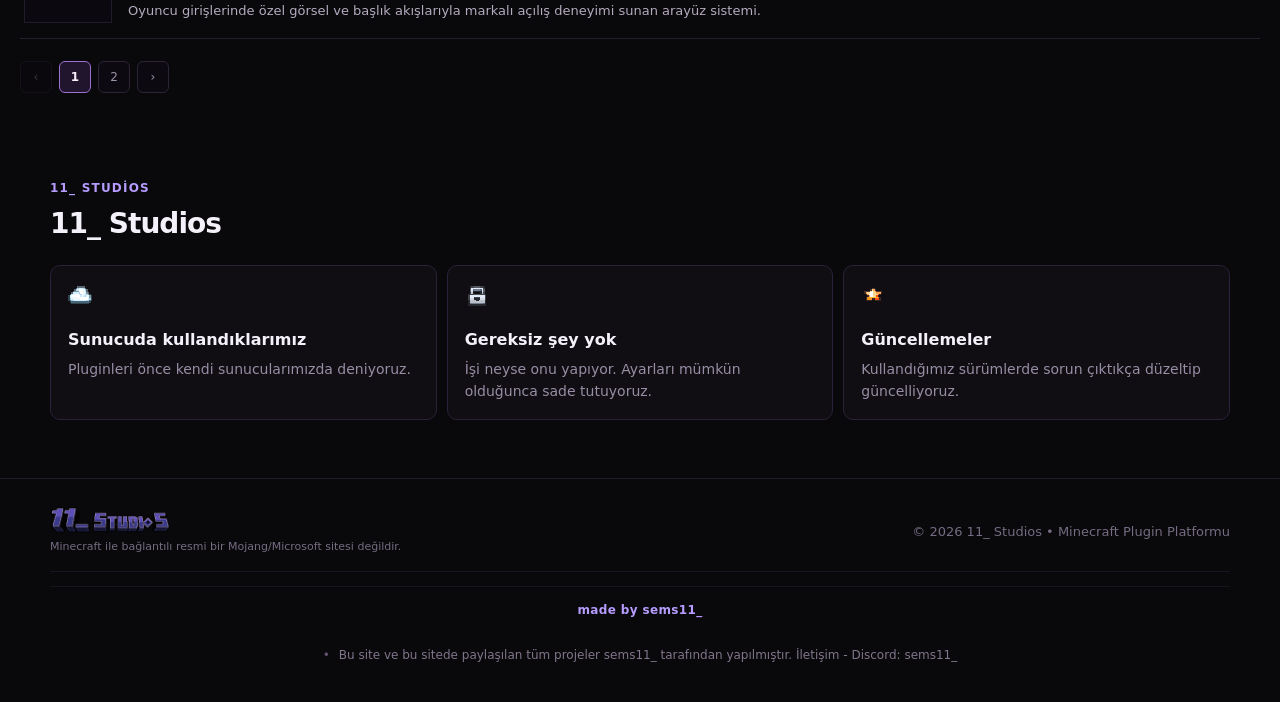
==== commit dcdfa79e: "Publish v55 footer ownership credit" ====
--- a/index.html
+++ b/index.html
@@ -74,7 +74,7 @@
 <div class="modal" id="adminModal"><div class="dialog wide"><div class="dialog-head"><h3>11_ Studios • Admin Panel</h3><button class="close" data-close="adminModal">×</button></div><div class="dialog-body"><div class="notice" id="adminNotice">Projeler, hesaplar ve site düzenleri buluta kaydedilir. Kaydettiğin değişiklikler tüm cihazlarda görünür.</div><div class="stats"><div class="stat"><b id="statPlugins">0</b><span>Proje</span></div><div class="stat"><b id="statFree">0</b><span id="statFreeLabel">Ücretsiz</span></div><div class="stat"><b id="statPaid">0</b><span id="statPaidLabel">Premium</span></div></div><div class="admin-layout"><div class="admin-box"><h4 id="formTitle">Yeni proje ekle</h4><form id="pluginForm"><input type="hidden" id="editId"><div class="form-row"><div class="field"><label id="pNameLabel">Proje adı</label><input id="pName" placeholder="11_ Proje" maxlength="60" required></div><div class="field"><label id="pVersionLabel">Sürüm</label><input id="pVersion" placeholder="1.0.0" maxlength="24" required></div></div><div class="form-row"><div class="field"><label id="pCategoryLabel">Proje türü</label><select id="pCategory"><option value="utility">Pluginler</option><option value="visual">Launcher</option><option value="other">Diğer projeler</option></select></div><div class="field"><label id="pPriceLabel">Fiyat (₺)</label><input id="pPrice" type="number" min="0" step="1" value="0"></div></div><div class="field"><label id="pDescLabel">Açıklama</label><textarea id="pDesc" maxlength="500" placeholder="Proje ne yapıyor?"></textarea></div><div class="field"><label id="pUrlLabel">İndirme / satış linki</label><input id="pUrl" type="url" maxlength="500" inputmode="url" placeholder="https://github.com/.../releases"></div><div class="field"><label id="pIconLabel">Proje ikonu</label><input type="hidden" id="pIcon"><div class="icon-picker" id="iconPicker"></div></div><div class="dialog-footer"><button class="btn ghost" type="button" id="cancelEdit" style="display:none">Vazgeç</button><button class="btn purple" id="savePluginBtn" type="submit">Kaydet</button></div></form></div><div class="admin-box"><h4 id="publishedPluginsTitle">Yayındaki projeler</h4><div class="admin-list" id="adminList"></div></div></div></div></div></div>
 <div class="toast" id="toast"></div>
 <script src="assets/supabase-sync.js?v=20261019-54" defer></script>
-<script src="assets/site-app.js?v=20261019-54" defer></script>
+<script src="assets/site-app.js?v=20261023-55" defer></script>
 <script src="assets/cloud-files.js?v=20261019-54" defer></script>
 <script src="assets/catalog-type-fix-v55.js?v=20261019-55" defer></script>
 <script src="assets/catalog-v54.js?v=20261019-54" defer></script>
--- a/assets/catalog-v54.css
+++ b/assets/catalog-v54.css
@@ -40,7 +40,7 @@
 #plugins .project-side>span{font-size:24px;line-height:1;color:#6f6479;font-weight:300}
 #plugins .project-empty{padding:22px 4px;border-bottom:1px solid #241d2b;color:#8f8499;font-size:13px}
 
-#plugins .catalog-pagination{display:flex!important;align-items:center!important;justify-content:flex-start!important;gap:7px!important;margin:16px 0 0!important;padding:0!important;min-height:32px!important;height:auto!important}
+#plugins .catalog-pagination{display:flex!important;align-items:center!important;justify-content:flex-start!important;gap:7px!important;margin:22px 0 0!important;padding:0!important;min-height:32px!important;height:auto!important;position:static!important;transform:none!important}
 #plugins .catalog-page{box-sizing:border-box!important;width:32px!important;min-width:32px!important;max-width:32px!important;height:32px!important;min-height:32px!important;max-height:32px!important;padding:0!important;margin:0!important;border:1px solid #2d2336!important;border-radius:6px!important;background:#0d0911!important;color:#9e93a8!important;font:inherit!important;font-size:12px!important;line-height:1!important;display:inline-flex!important;align-items:center!important;justify-content:center!important;gap:0!important;cursor:pointer;box-shadow:none!important;flex:0 0 32px!important}
 #plugins .catalog-page.nav{width:32px!important;min-width:32px!important;max-width:32px!important;height:32px!important;min-height:32px!important;max-height:32px!important;padding:0!important;margin:0!important;display:inline-flex!important;align-items:center!important;justify-content:center!important;gap:0!important;border:1px solid #2d2336!important;border-radius:6px!important;background:#0d0911!important;color:#9e93a8!important;line-height:1!important;flex:0 0 32px!important}
 #plugins .catalog-page:hover:not(:disabled){border-color:#5c4173!important;color:#ece4f3!important;background:#130d19!important}
@@ -70,7 +70,7 @@
   #plugins .project-description{font-size:12px;-webkit-line-clamp:2}
   #plugins .project-side{grid-column:2;justify-content:flex-start;padding:0;margin-top:-3px;gap:8px}
   #plugins .project-side>span{font-size:18px}
-  #plugins .catalog-pagination{gap:6px!important;margin-top:14px!important;overflow-x:auto;scrollbar-width:none}
+  #plugins .catalog-pagination{gap:6px!important;margin-top:18px!important;overflow-x:auto;scrollbar-width:none}
   #plugins .catalog-pagination::-webkit-scrollbar{display:none}
   #plugins .catalog-page,#plugins .catalog-page.nav{width:30px!important;min-width:30px!important;max-width:30px!important;height:30px!important;min-height:30px!important;max-height:30px!important;flex-basis:30px!important}
   #adminList .project-admin-item{grid-template-columns:36px minmax(0,1fr)!important}
